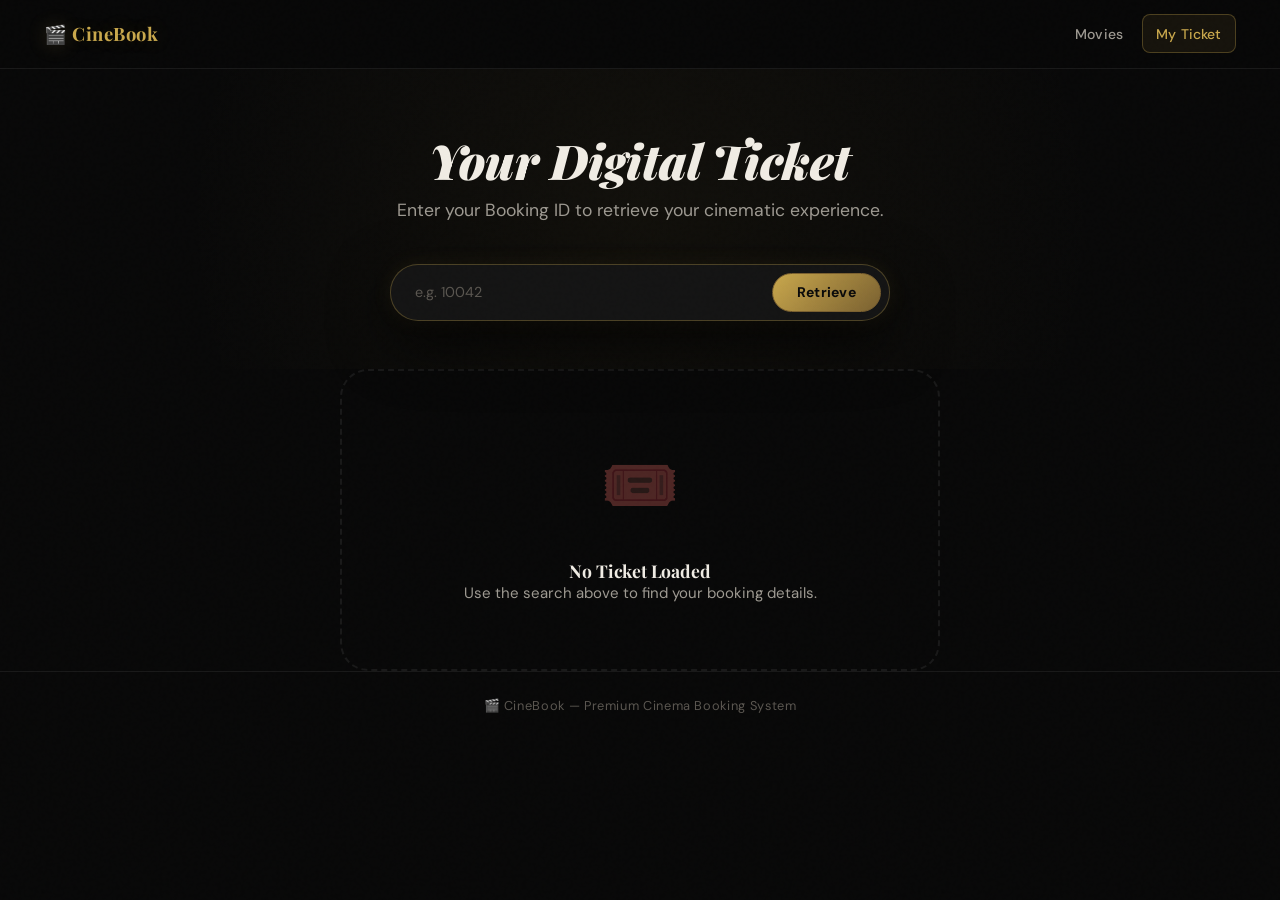
==== frontend/booking.html @ b47706f2 "feat: UI initialized with css.js and html" ====
<!DOCTYPE html>
<html lang="en">

<head>
    <meta charset="UTF-8">
    <meta name="viewport" content="width=device-width, initial-scale=1.0">
    <title>CineBook — My Booking</title>
    <link rel="stylesheet" href="css/style.css">
    <style>
        /* ================================================================
           Booking Page Specific Styles
           ================================================================ */
        .booking-hero {
            padding: 4rem 0 3rem;
            text-align: center;
            background: radial-gradient(circle at center, rgba(201, 168, 76, 0.05) 0%, transparent 70%);
        }

        .hero-title {
            font-family: var(--font-display);
            font-size: 3rem;
            font-style: italic;
            margin-bottom: 0.5rem;
            color: var(--text-primary);
        }

        .hero-subtitle {
            color: var(--text-secondary);
            font-size: 1.1rem;
            margin-bottom: 2.5rem;
        }

        .lookup-container {
            max-width: 500px;
            margin: 0 auto;
            position: relative;
        }

        .lookup-input-group {
            display: flex;
            background: var(--bg-card);
            border: 1px solid var(--border-gold);
            border-radius: var(--radius-xl);
            padding: 0.5rem;
            box-shadow: var(--shadow-float), 0 0 20px rgba(201, 168, 76, 0.1);
            transition: all 0.3s var(--transition);
        }

        .lookup-input-group:focus-within {
            border-color: var(--gold);
            box-shadow: var(--shadow-float), 0 0 30px rgba(201, 168, 76, 0.2);
            transform: translateY(-2px);
        }

        .lookup-input {
            flex: 1;
            background: transparent !important;
            border: none !important;
            box-shadow: none !important;
            font-size: 1.1rem;
            padding: 0.75rem 1.25rem;
            color: var(--text-primary);
        }

        .lookup-btn {
            padding: 0 1.5rem;
            border-radius: var(--radius-lg);
            font-weight: 700;
        }

        /* Ticket Design */
        .ticket-wrapper {
            max-width: 840px;
            margin: 2rem auto 4rem;
            perspective: 1000px;
        }

        .ticket {
            display: flex;
            background: var(--bg-card);
            border-radius: var(--radius-xl);
            overflow: hidden;
            border: 1px solid var(--border-gold);
            box-shadow: var(--shadow-float);
            position: relative;
            animation: ticketEntry 0.6s cubic-bezier(0.34, 1.56, 0.64, 1) both;
        }

        @keyframes ticketEntry {
            from {
                opacity: 0;
                transform: translateY(30px) rotateX(-10deg);
            }

            to {
                opacity: 1;
                transform: translateY(0) rotateX(0);
            }
        }

        /* Left Section (Main) */
        .ticket-main {
            flex: 1;
            padding: 2rem;
            display: flex;
            gap: 2rem;
            border-right: 2px dashed var(--border-gold);
            position: relative;
        }

        /* Perforation circles */
        .ticket-main::before,
        .ticket-main::after {
            content: '';
            position: absolute;
            right: -11px;
            width: 20px;
            height: 20px;
            background: var(--bg-deep);
            border-radius: 50%;
            z-index: 10;
            border: 1px solid var(--border-gold);
        }

        .ticket-main::before {
            top: -11px;
        }

        .ticket-main::after {
            bottom: -11px;
        }

        .ticket-poster {
            width: 140px;
            height: 200px;
            border-radius: var(--radius-md);
            object-fit: cover;
            box-shadow: 0 10px 25px rgba(0, 0, 0, 0.5);
            border: 1px solid var(--border);
        }

        .ticket-content {
            flex: 1;
        }

        .ticket-movie-title {
            font-family: var(--font-display);
            font-size: 2rem;
            font-style: italic;
            margin-bottom: 1rem;
            line-height: 1.2;
            color: var(--gold-light);
        }

        .ticket-info-grid {
            display: grid;
            grid-template-columns: 1fr 1fr;
            gap: 1.5rem;
        }

        .info-item label {
            display: block;
            font-size: 0.7rem;
            text-transform: uppercase;
            letter-spacing: 0.15em;
            color: var(--text-muted);
            margin-bottom: 0.25rem;
        }

        .info-item span {
            font-weight: 600;
            color: var(--text-primary);
            font-size: 0.95rem;
        }

        /* Right Section (Stub) */
        .ticket-stub {
            width: 240px;
            padding: 2rem;
            display: flex;
            flex-direction: column;
            justify-content: space-between;
            background: linear-gradient(135deg, rgba(201, 168, 76, 0.05), transparent);
            text-align: center;
        }

        .stub-id-box {
            margin-bottom: 1.5rem;
        }

        .stub-id-label {
            font-size: 0.65rem;
            text-transform: uppercase;
            letter-spacing: 0.2em;
            color: var(--text-muted);
            display: block;
        }

        .stub-id-value {
            font-family: var(--font-mono);
            font-size: 1.2rem;
            color: var(--gold);
            font-weight: 700;
        }

        .stub-price {
            font-size: 1.5rem;
            font-weight: 700;
            color: var(--text-primary);
            margin: 1rem 0;
        }

        .stub-status {
            margin-bottom: 2rem;
        }

        /* Seat Section */
        .ticket-bottom {
            background: rgba(255, 255, 255, 0.02);
            padding: 1.25rem 2rem;
            border-top: 1px solid var(--border);
        }

        .seat-tags {
            display: flex;
            flex-wrap: wrap;
            gap: 0.5rem;
            margin-top: 0.5rem;
        }

        .seat-chip {
            background: rgba(201, 168, 76, 0.1);
            border: 1px solid var(--border-gold);
            color: var(--gold-light);
            padding: 0.35rem 0.75rem;
            border-radius: 6px;
            font-family: var(--font-mono);
            font-size: 0.8rem;
        }

        /* Empty State */
        .empty-ticket-state {
            text-align: center;
            padding: 4rem 2rem;
            border: 2px dashed var(--border);
            border-radius: var(--radius-xl);
            color: var(--text-muted);
            max-width: 600px;
            margin: 0 auto;
        }

        .empty-icon {
            font-size: 4rem;
            margin-bottom: 1.5rem;
            opacity: 0.3;
        }

        /* Status Pills & Banners */
        .status-pill {
            display: inline-flex;
            align-items: center;
            padding: 0.4rem 0.8rem;
            border-radius: 999px;
            font-size: 0.75rem;
            font-weight: 700;
            text-transform: uppercase;
            letter-spacing: 0.05em;
            background: rgba(255, 255, 255, 0.05);
            border: 1px solid rgba(255, 255, 255, 0.1);
            color: var(--text-secondary);
        }

        .status-pill.confirmed {
            background: rgba(111, 207, 151, 0.1);
            border-color: rgba(111, 207, 151, 0.3);
            color: #6fcf97;
            box-shadow: 0 0 15px rgba(111, 207, 151, 0.1);
        }

        .status-pill.cancelled {
            background: rgba(235, 87, 87, 0.1);
            border-color: rgba(235, 87, 87, 0.3);
            color: #eb5757;
        }

        .banner {
            padding: 0.75rem 1.25rem;
            border-radius: var(--radius-md);
            font-size: 0.9rem;
            margin-top: 1rem;
            border: 1px solid transparent;
            animation: fadeIn 0.3s ease;
        }

        .banner-info {
            background: rgba(45, 156, 219, 0.1);
            border-color: rgba(45, 156, 219, 0.2);
            color: #56ccf2;
        }

        .banner-success {
            background: rgba(111, 207, 151, 0.1);
            border-color: rgba(111, 207, 151, 0.2);
            color: #6fcf97;
        }

        .banner-error {
            background: rgba(235, 87, 87, 0.1);
            border-color: rgba(235, 87, 87, 0.2);
            color: #eb5757;
        }

        @keyframes fadeIn {
            from {
                opacity: 0;
                transform: translateY(-5px);
            }

            to {
                opacity: 1;
                transform: translateY(0);
            }
        }

        @media (max-width: 768px) {
            .ticket {
                flex-direction: column;
            }

            .ticket-main {
                border-right: none;
                border-bottom: 2px dashed var(--border-gold);
                padding: 1.5rem;
            }

            .ticket-main::before,
            .ticket-main::after {
                display: none;
            }

            .ticket-stub {
                width: 100%;
                padding: 1.5rem;
            }

            .ticket-poster {
                width: 100px;
                height: 140px;
            }

            .ticket-movie-title {
                font-size: 1.5rem;
            }

            .ticket-info-grid {
                grid-template-columns: 1fr;
                gap: 1rem;
            }

            .hero-title {
                font-size: 2.2rem;
            }
        }
    </style>
</head>

<body>
    <header class="page-header" role="banner">
        <div class="container">
            <div class="header-row">
                <div class="brand" aria-label="CineBook Logo">
                    <strong>🎬 CineBook</strong>
                </div>
                <nav class="top-nav" aria-label="Primary navigation">
                    <a href="index.html">Movies</a>
                    <a href="booking.html" class="active" aria-current="page">My Ticket</a>
                </nav>
            </div>
        </div>
    </header>

    <main>
        <section class="booking-hero">
            <div class="container">
                <h1 class="hero-title">Your Digital Ticket</h1>
                <p class="hero-subtitle">Enter your Booking ID to retrieve your cinematic experience.</p>

                <div class="lookup-container">
                    <form id="lookup-form" class="lookup-input-group">
                        <input id="booking-id" type="number" class="lookup-input" placeholder="e.g. 10042" required
                            min="1">
                        <button type="submit" class="button-primary lookup-btn">Retrieve</button>
                    </form>
                    <div id="feedback-banner" class="hidden" style="margin-top: 1rem;"></div>
                </div>
            </div>
        </section>

        <section class="container" id="booking-container">
            <!-- Initial State -->
            <div id="empty-state" class="empty-ticket-state">
                <div class="empty-icon">🎟️</div>
                <h3>No Ticket Loaded</h3>
                <p>Use the search above to find your booking details.</p>
            </div>

            <!-- Result Section -->
            <div id="booking-result" class="ticket-wrapper hidden">
                <div class="ticket">
                    <div class="ticket-main">
                        <div id="poster-wrapper" class="poster-container"
                            style="width:140px; height:200px; flex-shrink:0;">
                            <!-- Will be filled by JS -->
                        </div>
                        <div class="ticket-content">
                            <h2 id="ticket-movie-title" class="ticket-movie-title">Movie Title</h2>
                            <div class="ticket-info-grid">
                                <div class="info-item">
                                    <label>Customer</label>
                                    <span id="ticket-customer">John Doe</span>
                                </div>
                                <div class="info-item">
                                    <label>Date & Time</label>
                                    <span id="ticket-datetime">2026-03-03 18:00</span>
                                </div>
                                <div class="info-item">
                                    <label>Hall</label>
                                    <span>Main Theatre (Screen 1)</span>
                                </div>
                                <div class="info-item">
                                    <label>Booking ID</label>
                                    <span id="ticket-id-display">#10042</span>
                                </div>
                            </div>
                        </div>
                    </div>
                    <div class="ticket-stub">
                        <div class="stub-status">
                            <span id="ticket-status" class="status-pill">Confirmed</span>
                        </div>
                        <div class="stub-price-box">
                            <label class="stub-id-label">Total Amount</label>
                            <div id="ticket-price" class="stub-price">LKR 0</div>
                        </div>
                        <button id="cancel-booking-button" class="cancel-outline" style="width: 100%;">
                            Cancel Ticket
                        </button>
                    </div>
                </div>
                <div class="ticket-bottom">
                    <label class="detail-label">Your Seats</label>
                    <div id="seat-list" class="seat-tags"></div>
                </div>
            </div>
        </section>
    </main>

    <!-- Cancel Confirmation Modal -->
    <div id="cancel-modal" class="modal-overlay hidden" aria-hidden="true">
        <div class="modal" role="dialog" aria-modal="true">
            <div class="modal-header">
                <div>
                    <h2 style="font-style: italic">Confirm Cancellation</h2>
                    <p class="subtle" style="font-size: 0.85rem; margin-top: 0.25rem">
                        This action cannot be undone. Please type your name to confirm.
                    </p>
                </div>
                <button id="close-modal-button" class="button-outline">✕</button>
            </div>

            <form id="cancel-form">
                <div class="form-group">
                    <label id="confirm-label" for="confirm-name">Customer Name</label>
                    <input id="confirm-name" type="text" placeholder="Type your name here..." required>
                </div>

                <div id="modal-feedback" class="hidden" style="margin-bottom: 1rem;"></div>

                <hr class="divider">

                <div class="list-actions">
                    <button type="submit" class="danger-button">Confirm Cancellation</button>
                    <button id="keep-booking-button" type="button" class="button-secondary">Keep Ticket</button>
                </div>
            </form>
        </div>
    </div>

    <footer class="site-footer">
        <div class="container">
            🎬 CineBook — Premium Cinema Booking System
        </div>
    </footer>

    <script src="js/api.js"></script>
    <script>
        // ── Constants & Helpers ──
        const moviePosters = {
            'joker': 'images/joker.png',
            'titanic': 'images/titanic.png',
            'the dark knight': 'images/dark_knight.png',
            'dark knight': 'images/dark_knight.png',
            'avatar': 'images/avatar.png',
            'coco': 'images/coco.png',
            'interstellar': 'images/interstellar.png',
            'inception': 'images/inception.png',
            'gladiator': 'images/gladiator.png',
            'frozen': 'images/frozen.png',
            'dune': 'images/dune.png'
        };

        function getPosterUrl(title) {
            const key = String(title || '').toLowerCase().trim();
            for (const m in moviePosters) {
                if (key.includes(m) || m.includes(key)) return moviePosters[m];
            }
            return null;
        }

        function escapeHtml(v) {
            return String(v).replace(/[&<>"']/g, c => ({ '&': '&amp;', '<': '&lt;', '>': '&gt;', '"': '&quot;', "'": '&#39;' }[c]));
        }

        // ── DOM Refs ──
        const lookupForm = document.getElementById('lookup-form');
        const bookingIdInput = document.getElementById('booking-id');
        const feedbackBanner = document.getElementById('feedback-banner');
        const emptyState = document.getElementById('empty-state');
        const bookingResult = document.getElementById('booking-result');
        const posterWrapper = document.getElementById('poster-wrapper');
        const ticketMovieTitle = document.getElementById('ticket-movie-title');
        const ticketCustomer = document.getElementById('ticket-customer');
        const ticketDatetime = document.getElementById('ticket-datetime');
        const ticketIdDisplay = document.getElementById('ticket-id-display');
        const ticketStatus = document.getElementById('ticket-status');
        const ticketPrice = document.getElementById('ticket-price');
        const seatList = document.getElementById('seat-list');
        const cancelBtn = document.getElementById('cancel-booking-button');
        const cancelModal = document.getElementById('cancel-modal');
        const cancelForm = document.getElementById('cancel-form');
        const confirmNameInput = document.getElementById('confirm-name');
        const modalFeedback = document.getElementById('modal-feedback');
        const closeModalBtn = document.getElementById('close-modal-button');
        const keepBookingBtn = document.getElementById('keep-booking-button');

        let activeBooking = null;

        function showFeedback(el, type, msg) {
            if (!msg) { el.classList.add('hidden'); return; }
            el.className = `banner banner-${type}`;
            el.textContent = msg;
            el.classList.remove('hidden');
        }

        function renderBooking(booking) {
            activeBooking = booking;
            emptyState.classList.add('hidden');
            bookingResult.classList.remove('hidden');

            const posterUrl = getPosterUrl(booking.movieTitle);
            posterWrapper.innerHTML = posterUrl
                ? `<img src="${posterUrl}" class="ticket-poster" alt="${escapeHtml(booking.movieTitle)}" style="width:100%; height:100%;">`
                : `<div class="poster-placeholder" style="width:100%; height:100%; display:grid; place-items:center; font-size:3rem; background:var(--bg-raised); border-radius:var(--radius-md);">🎞️</div>`;

            ticketMovieTitle.textContent = booking.movieTitle;
            ticketCustomer.textContent = booking.customerName;
            ticketDatetime.textContent = booking.datetime;
            ticketIdDisplay.textContent = `#${booking.id}`;
            ticketPrice.textContent = `LKR ${booking.totalPrice}`;

            const isConfirmed = String(booking.status || '').toUpperCase() === 'CONFIRMED';
            ticketStatus.textContent = isConfirmed ? 'Confirmed' : 'Cancelled';
            ticketStatus.className = `status-pill ${isConfirmed ? 'confirmed' : 'cancelled'}`;
            cancelBtn.disabled = !isConfirmed;
            cancelBtn.style.opacity = isConfirmed ? '1' : '0.5';

            seatList.innerHTML = (booking.seats || []).map(s =>
                `<span class="seat-chip">Row ${s.row}, Seat ${s.col}</span>`
            ).join('');

            bookingResult.scrollIntoView({ behavior: 'smooth', block: 'center' });
        }

        // ── Events ──
        lookupForm.addEventListener('submit', async (e) => {
            e.preventDefault();
            const id = bookingIdInput.value.trim();
            if (!id) return;

            showFeedback(feedbackBanner, 'info', 'Searching for your ticket...');

            try {
                const booking = await getBooking(id);
                renderBooking(booking);
                showFeedback(feedbackBanner, 'success', 'Ticket retrieved!');
                setTimeout(() => showFeedback(feedbackBanner, '', ''), 3000);
            } catch (err) {
                bookingResult.classList.add('hidden');
                emptyState.classList.remove('hidden');
                showFeedback(feedbackBanner, 'error', err.message || 'Booking not found.');
            }
        });

        cancelBtn.addEventListener('click', () => {
            if (!activeBooking) return;
            confirmNameInput.value = '';
            showFeedback(modalFeedback, '', '');
            cancelModal.classList.remove('hidden');
        });

        closeModalBtn.addEventListener('click', () => cancelModal.classList.add('hidden'));
        keepBookingBtn.addEventListener('click', () => cancelModal.classList.add('hidden'));

        cancelForm.addEventListener('submit', async (e) => {
            e.preventDefault();
            const name = confirmNameInput.value.trim();
            if (!name) return;

            showFeedback(modalFeedback, 'info', 'Processing cancellation...');

            try {
                const result = await cancelBooking(activeBooking.id, name);
                if (result.success) {
                    cancelModal.classList.add('hidden');
                    const updated = await getBooking(activeBooking.id);
                    renderBooking(updated);
                    showFeedback(feedbackBanner, 'success', 'Booking cancelled successfully.');
                } else {
                    showFeedback(modalFeedback, 'error', 'Incorrect name. Please verify the booking name.');
                }
            } catch (err) {
                showFeedback(modalFeedback, 'error', err.message || 'Error cancelling booking.');
            }
        });
    </script>
</body>

</html>
---- frontend/css/style.css ----
/* ================================================================
   CINEBOOK — Premium Cinema Booking UI
   Aesthetic: Dark Luxury / Theatrical / Gold Accents
   ================================================================ */

@import url('https://fonts.googleapis.com/css2?family=Playfair+Display:ital,wght@0,700;0,900;1,700&family=DM+Sans:wght@300;400;500;600&family=DM+Mono:wght@400;500&display=swap');

/* ================================================================
   CSS Variables
   ================================================================ */
:root {
  --bg-deep:        #080808;
  --bg-surface:     #0f0f0f;
  --bg-card:        #141414;
  --bg-raised:      #1c1c1c;
  --bg-hover:       #222222;

  --gold:           #c9a84c;
  --gold-light:     #e8c96e;
  --gold-dim:       #7a6030;
  --gold-glow:      rgba(201, 168, 76, 0.18);

  --red:            #c0392b;
  --red-bright:     #e74c3c;
  --red-dim:        rgba(192, 57, 43, 0.25);

  --text-primary:   #f0ece4;
  --text-secondary: #9e9a92;
  --text-muted:     #5a5650;
  --text-gold:      #c9a84c;

  --border:         rgba(255, 255, 255, 0.07);
  --border-gold:    rgba(201, 168, 76, 0.3);
  --border-hover:   rgba(201, 168, 76, 0.5);

  --radius-sm:      8px;
  --radius-md:      14px;
  --radius-lg:      20px;
  --radius-xl:      28px;

  --font-display:   'Playfair Display', Georgia, serif;
  --font-body:      'DM Sans', system-ui, sans-serif;
  --font-mono:      'DM Mono', monospace;

  --shadow-card:    0 4px 32px rgba(0,0,0,0.6), 0 1px 0 rgba(255,255,255,0.04) inset;
  --shadow-float:   0 20px 60px rgba(0,0,0,0.8);
  --shadow-gold:    0 0 30px rgba(201, 168, 76, 0.2);

  --transition:     cubic-bezier(0.4, 0, 0.2, 1);
}

/* ================================================================
   Reset & Base
   ================================================================ */
*, *::before, *::after { box-sizing: border-box; margin: 0; padding: 0; }

html { scroll-behavior: smooth; }

body {
  background: var(--bg-deep);
  color: var(--text-primary);
  font-family: var(--font-body);
  font-size: 15px;
  line-height: 1.6;
  min-height: 100vh;
  -webkit-font-smoothing: antialiased;
  overflow-x: hidden;
}

/* Subtle grain overlay */
body::before {
  content: '';
  position: fixed;
  inset: 0;
  background-image: url("data:image/svg+xml,%3Csvg viewBox='0 0 256 256' xmlns='http://www.w3.org/2000/svg'%3E%3Cfilter id='noise'%3E%3CfeTurbulence type='fractalNoise' baseFrequency='0.9' numOctaves='4' stitchTiles='stitch'/%3E%3C/filter%3E%3Crect width='100%25' height='100%25' filter='url(%23noise)' opacity='0.035'/%3E%3C/svg%3E");
  pointer-events: none;
  z-index: 1000;
  opacity: 0.4;
}

/* ================================================================
   Typography
   ================================================================ */
h1, h2, h3 {
  font-family: var(--font-display);
  line-height: 1.15;
  color: var(--text-primary);
  letter-spacing: -0.01em;
}

h1 { font-size: clamp(2rem, 5vw, 3.5rem); font-weight: 900; }
h2 { font-size: clamp(1.3rem, 2.5vw, 1.8rem); font-weight: 700; }
h3 { font-size: 1.1rem; font-weight: 700; }

p { color: var(--text-secondary); }

a {
  color: var(--gold);
  text-decoration: none;
  transition: color 0.2s var(--transition);
}
a:hover { color: var(--gold-light); }

/* ================================================================
   Layout
   ================================================================ */
.container {
  width: 100%;
  max-width: 1240px;
  margin: 0 auto;
  padding: 0 1.5rem;
}

.page-content {
  padding-top: 2.5rem;
  padding-bottom: 4rem;
  display: grid;
  gap: 1.5rem;
}

/* ================================================================
   Header
   ================================================================ */
.page-header {
  position: sticky;
  top: 0;
  z-index: 100;
  background: rgba(8, 8, 8, 0.92);
  backdrop-filter: blur(20px) saturate(180%);
  -webkit-backdrop-filter: blur(20px) saturate(180%);
  border-bottom: 1px solid var(--border);
}

.header-row {
  display: flex;
  align-items: center;
  justify-content: space-between;
  padding: 0.9rem 0;
  gap: 1rem;
}

.brand strong {
  font-family: var(--font-display);
  font-size: 1.15rem;
  font-weight: 700;
  color: var(--gold);
  letter-spacing: 0.03em;
  text-shadow: 0 0 20px var(--gold-glow);
}

.top-nav {
  display: flex;
  align-items: center;
  gap: 0.25rem;
}

.top-nav a {
  color: var(--text-secondary);
  font-size: 0.875rem;
  font-weight: 500;
  padding: 0.45rem 0.85rem;
  border-radius: var(--radius-sm);
  border: 1px solid transparent;
  transition: all 0.2s var(--transition);
  letter-spacing: 0.01em;
}

.top-nav a:hover {
  color: var(--text-primary);
  background: var(--bg-raised);
  border-color: var(--border);
}

.top-nav a.active {
  color: var(--gold);
  background: rgba(201, 168, 76, 0.08);
  border-color: var(--border-gold);
}

/* ================================================================
   Panel / Cards
   ================================================================ */
.panel {
  background: var(--bg-card);
  border: 1px solid var(--border);
  border-radius: var(--radius-xl);
  padding: 1.75rem;
  box-shadow: var(--shadow-card);
}

.section-heading {
  display: flex;
  align-items: flex-start;
  justify-content: space-between;
  gap: 1rem;
  margin-bottom: 1.25rem;
}

.section-heading h2 {
  font-size: 1.2rem;
  font-style: italic;
}

.divider {
  border: none;
  border-top: 1px solid var(--border);
  margin: 1.25rem 0;
}

/* ================================================================
   Buttons
   ================================================================ */
button, .button-primary, .button-secondary, .button-outline {
  display: inline-flex;
  align-items: center;
  justify-content: center;
  gap: 0.45rem;
  padding: 0.65rem 1.25rem;
  border-radius: var(--radius-md);
  font-family: var(--font-body);
  font-size: 0.875rem;
  font-weight: 600;
  cursor: pointer;
  transition: all 0.2s var(--transition);
  border: 1px solid transparent;
  white-space: nowrap;
  text-decoration: none;
  letter-spacing: 0.02em;
}

.button-primary, button[type="submit"]:not(.button-secondary):not(.button-outline):not(.danger-button):not(.cancel-outline):not(.tab-button) {
  background: linear-gradient(135deg, var(--gold), var(--gold-dim));
  color: #0a0a0a;
  border-color: var(--gold-dim);
  font-weight: 700;
}

.button-primary:hover,
button[type="submit"]:not(.button-secondary):not(.button-outline):not(.danger-button):not(.cancel-outline):not(.tab-button):hover {
  background: linear-gradient(135deg, var(--gold-light), var(--gold));
  box-shadow: 0 0 20px rgba(201, 168, 76, 0.35);
  transform: translateY(-1px);
}

.button-secondary {
  background: var(--bg-raised);
  color: var(--text-secondary);
  border-color: var(--border);
}

.button-secondary:hover {
  color: var(--text-primary);
  background: var(--bg-hover);
  border-color: rgba(255,255,255,0.15);
}

.button-outline {
  background: transparent;
  color: var(--text-secondary);
  border-color: var(--border);
}

.button-outline:hover {
  color: var(--text-primary);
  border-color: rgba(255,255,255,0.2);
}

.danger-button {
  background: var(--red);
  color: #fff;
  border-color: var(--red-dim);
  font-weight: 700;
}

.danger-button:hover {
  background: var(--red-bright);
  box-shadow: 0 0 20px rgba(231, 76, 60, 0.3);
}

.cancel-outline {
  background: transparent;
  color: var(--red-bright);
  border: 1px solid var(--red-dim);
  font-weight: 600;
}

.cancel-outline:hover {
  background: rgba(192, 57, 43, 0.12);
  border-color: var(--red-bright);
}

/* ================================================================
   Form Inputs
   ================================================================ */
input[type="text"],
input[type="search"],
input[type="number"] {
  background: var(--bg-surface);
  border: 1px solid var(--border);
  color: var(--text-primary);
  border-radius: var(--radius-md);
  padding: 0.65rem 1rem;
  font-family: var(--font-body);
  font-size: 0.9rem;
  width: 100%;
  transition: all 0.2s var(--transition);
  outline: none;
}

input[type="text"]::placeholder,
input[type="search"]::placeholder,
input[type="number"]::placeholder {
  color: var(--text-muted);
}

input[type="text"]:focus,
input[type="search"]:focus,
input[type="number"]:focus {
  border-color: var(--gold-dim);
  box-shadow: 0 0 0 3px var(--gold-glow);
  background: var(--bg-card);
}

.inline-form {
  display: flex;
  gap: 0.6rem;
  align-items: center;
  flex-wrap: wrap;
}

.inline-form input {
  flex: 1;
  min-width: 160px;
}

.form-group {
  display: grid;
  gap: 0.4rem;
  margin-bottom: 1rem;
}

label {
  color: var(--text-secondary);
  font-size: 0.85rem;
  font-weight: 500;
  letter-spacing: 0.04em;
  text-transform: uppercase;
}

/* ================================================================
   Banners & Feedback
   ================================================================ */
.banner {
  padding: 0.75rem 1rem;
  border-radius: var(--radius-md);
  font-size: 0.875rem;
  font-weight: 500;
  border: 1px solid;
}

.banner-success {
  background: rgba(39, 174, 96, 0.12);
  border-color: rgba(39, 174, 96, 0.3);
  color: #6fcf97;
}

.banner-error {
  background: rgba(192, 57, 43, 0.12);
  border-color: rgba(192, 57, 43, 0.35);
  color: #eb5757;
}

.banner-info {
  background: rgba(201, 168, 76, 0.08);
  border-color: var(--border-gold);
  color: var(--gold-light);
}

.hidden { display: none !important; }

.status-text {
  color: var(--text-muted);
  font-size: 0.875rem;
  font-style: italic;
  margin: 0.5rem 0;
}

.subtle { color: var(--text-secondary); }

/* ================================================================
   Loading
   ================================================================ */
.spinner {
  width: 18px;
  height: 18px;
  border: 2px solid var(--border);
  border-top-color: var(--gold);
  border-radius: 50%;
  animation: spin 0.8s linear infinite;
  display: inline-block;
}

@keyframes spin { to { transform: rotate(360deg); } }

.loading {
  display: inline-flex;
  align-items: center;
  gap: 0.5rem;
  color: var(--text-muted);
  font-size: 0.875rem;
}

.loading-overlay {
  position: fixed;
  inset: 0;
  background: rgba(0,0,0,0.75);
  backdrop-filter: blur(4px);
  z-index: 500;
  display: flex;
  align-items: center;
  justify-content: center;
}

.spinner-container {
  display: grid;
  place-items: center;
  gap: 0.75rem;
  color: var(--text-secondary);
  font-size: 0.875rem;
}

.spinner-container .spinner {
  width: 36px;
  height: 36px;
  border-width: 3px;
}

/* ================================================================
   Card Grid (Movies)
   ================================================================ */
.card-grid {
  display: grid;
  grid-template-columns: repeat(auto-fill, minmax(170px, 1fr));
  gap: 1rem;
}

.card {
  background: var(--bg-raised);
  border: 1px solid var(--border);
  border-radius: var(--radius-lg);
  overflow: hidden;
  transition: all 0.3s var(--transition);
}

.card:hover {
  border-color: var(--border-hover);
  box-shadow: var(--shadow-gold);
  transform: translateY(-3px);
}

/* ================================================================
   Seat Map
   ================================================================ */
.seat-map-scroll {
  overflow-x: auto;
  padding-bottom: 0.5rem;
}

.seat-map-shell {
  display: grid;
  gap: 6px;
  min-width: max-content;
  padding: 0.5rem 0;
}

.seat-row {
  display: flex;
  gap: 6px;
  align-items: center;
}

.seat-axis {
  width: 28px;
  text-align: right;
  font-family: var(--font-mono);
  font-size: 0.72rem;
  color: var(--text-muted);
  flex-shrink: 0;
  user-select: none;
}

.seat-button {
  width: 34px;
  height: 34px;
  min-width: 34px;
  min-height: 34px;
  border-radius: 6px;
  font-family: var(--font-mono);
  font-size: 0.65rem;
  font-weight: 500;
  border: 1px solid transparent;
  cursor: pointer;
  transition: all 0.15s var(--transition);
  position: relative;
}

.seat-button:focus-visible {
  outline: 2px solid var(--gold);
  outline-offset: 2px;
}

.seat-available {
  background: rgba(39, 80, 55, 0.6);
  color: #7fbe9e;
  border-color: rgba(39, 174, 96, 0.2);
}

.seat-available:hover {
  background: rgba(39, 174, 96, 0.35);
  border-color: rgba(39, 174, 96, 0.5);
  transform: scale(1.12);
  z-index: 1;
}

.seat-taken {
  background: rgba(50, 20, 20, 0.8);
  color: rgba(255, 255, 255, 0.3);
  border-color: rgba(192, 57, 43, 0.2);
  cursor: not-allowed;
}

.seat-selected {
  background: linear-gradient(135deg, var(--gold), var(--gold-dim));
  color: #0a0a0a;
  border-color: var(--gold);
  font-weight: 700;
  box-shadow: 0 0 12px var(--gold-glow);
  transform: scale(1.1);
  z-index: 2;
}

.seat-recommended {
  background: rgba(201, 168, 76, 0.25);
  color: var(--gold-light);
  border-color: var(--border-gold);
  animation: pulse-gold 1.5s ease-in-out infinite;
}

@keyframes pulse-gold {
  0%, 100% { box-shadow: 0 0 0 0 var(--gold-glow); }
  50% { box-shadow: 0 0 0 4px var(--gold-glow); }
}

.seat-legend {
  display: flex;
  gap: 1.25rem;
  flex-wrap: wrap;
  margin-bottom: 1rem;
}

.legend-item {
  display: flex;
  align-items: center;
  gap: 0.45rem;
  font-size: 0.8rem;
  color: var(--text-secondary);
}

.legend-swatch {
  width: 16px;
  height: 16px;
  border-radius: 4px;
  border: 1px solid transparent;
}

.legend-swatch.available { background: rgba(39, 80, 55, 0.6); border-color: rgba(39, 174, 96, 0.2); }
.legend-swatch.taken { background: rgba(50, 20, 20, 0.8); border-color: rgba(192, 57, 43, 0.2); }
.legend-swatch.selected { background: linear-gradient(135deg, var(--gold), var(--gold-dim)); }
.legend-swatch.recommended { background: rgba(201, 168, 76, 0.25); border-color: var(--border-gold); }

.screen-bar {
  width: 100%;
  padding: 0.7rem 1rem;
  border-radius: 10px;
  text-align: center;
  font-family: var(--font-mono);
  font-weight: 500;
  font-size: 0.75rem;
  letter-spacing: 0.25em;
  color: var(--bg-deep);
  background: linear-gradient(90deg, var(--gold-dim), var(--gold), var(--gold-dim));
  box-shadow: 0 0 30px rgba(201, 168, 76, 0.25), 0 -4px 20px rgba(201, 168, 76, 0.1);
  margin-bottom: 1.25rem;
}

/* ================================================================
   Show Info Bar
   ================================================================ */
.show-info-bar {
  background: var(--bg-surface);
  border-bottom: 1px solid var(--border);
}

.show-info-row {
  display: flex;
  align-items: center;
  justify-content: space-between;
  gap: 1rem;
  padding: 0.9rem 0;
  flex-wrap: wrap;
}

.show-info-title {
  font-family: var(--font-display);
  font-weight: 700;
  color: var(--text-primary);
  font-size: 1rem;
}

.show-info-subtle { font-size: 0.875rem; }

.show-info-chip {
  display: inline-flex;
  align-items: center;
  gap: 0.4rem;
  padding: 0.4rem 0.85rem;
  border-radius: 999px;
  background: rgba(201, 168, 76, 0.07);
  border: 1px solid var(--border-gold);
  color: var(--gold);
  font-size: 0.82rem;
  font-weight: 600;
  white-space: nowrap;
}

/* ================================================================
   Booking Tabs
   ================================================================ */
.booking-tabs {
  display: flex;
  gap: 0.25rem;
  border-bottom: 1px solid var(--border);
  margin-bottom: 1.25rem;
  padding-bottom: 0;
}

.tab-button {
  padding: 0.6rem 1rem;
  background: transparent;
  color: var(--text-muted);
  border: none;
  border-bottom: 2px solid transparent;
  border-radius: 0;
  font-size: 0.875rem;
  font-weight: 600;
  cursor: pointer;
  transition: all 0.2s var(--transition);
  letter-spacing: 0.02em;
  margin-bottom: -1px;
}

.tab-button:hover { color: var(--text-primary); }

.tab-button.active {
  color: var(--gold);
  border-bottom-color: var(--gold);
}

.tab-panel { display: none; }
.tab-panel.active { display: block; }

/* ================================================================
   Ticket Card
   ================================================================ */
.ticket-card {
  background: var(--bg-surface);
  border: 1px solid var(--border-gold);
  border-radius: var(--radius-xl);
  overflow: hidden;
  box-shadow: var(--shadow-gold);
}

.ticket-top {
  display: flex;
  align-items: center;
  justify-content: space-between;
  padding: 1.25rem 1.5rem;
  background: linear-gradient(135deg, rgba(201, 168, 76, 0.08), transparent);
  border-bottom: 1px solid var(--border);
}

.ticket-id {
  font-family: var(--font-display);
  font-weight: 700;
  font-size: 1.1rem;
  color: var(--text-primary);
  font-style: italic;
}

.status-pill {
  display: inline-flex;
  padding: 0.3rem 0.75rem;
  border-radius: 999px;
  font-size: 0.78rem;
  font-weight: 700;
  letter-spacing: 0.08em;
  text-transform: uppercase;
}

.status-pill.confirmed {
  background: rgba(39, 174, 96, 0.15);
  border: 1px solid rgba(39, 174, 96, 0.3);
  color: #6fcf97;
}

.status-pill.cancelled {
  background: rgba(192, 57, 43, 0.15);
  border: 1px solid rgba(192, 57, 43, 0.3);
  color: #eb5757;
}

.details-grid {
  display: grid;
  grid-template-columns: repeat(auto-fill, minmax(200px, 1fr));
  gap: 1rem;
  padding: 1.25rem 1.5rem;
}

.detail-item {
  display: grid;
  gap: 0.25rem;
}

.detail-label {
  font-size: 0.72rem;
  font-weight: 600;
  text-transform: uppercase;
  letter-spacing: 0.1em;
  color: var(--text-muted);
}

.detail-value, .detail-item strong {
  color: var(--text-primary);
  font-weight: 600;
}

.ticket-seats {
  padding: 1rem 1.5rem;
  border-top: 1px solid var(--border);
  display: grid;
  gap: 0.6rem;
}

.seat-tags {
  display: flex;
  flex-wrap: wrap;
  gap: 0.4rem;
}

.seat-chip {
  display: inline-flex;
  padding: 0.3rem 0.6rem;
  background: rgba(201, 168, 76, 0.08);
  border: 1px solid var(--border-gold);
  border-radius: var(--radius-sm);
  font-size: 0.78rem;
  font-family: var(--font-mono);
  color: var(--gold);
}

.ticket-actions {
  padding: 1rem 1.5rem;
  border-top: 1px solid var(--border);
  display: flex;
  justify-content: flex-end;
}

/* ================================================================
   Empty States
   ================================================================ */
.empty-state {
  text-align: center;
  padding: 3rem 1.5rem;
  color: var(--text-muted);
  font-style: italic;
  border: 1px dashed var(--border);
  border-radius: var(--radius-lg);
}

/* ================================================================
   Modal
   ================================================================ */
.modal-overlay {
  position: fixed;
  inset: 0;
  background: rgba(0,0,0,0.85);
  backdrop-filter: blur(8px);
  z-index: 400;
  display: flex;
  align-items: center;
  justify-content: center;
  padding: 1.5rem;
}

.modal {
  background: var(--bg-card);
  border: 1px solid var(--border);
  border-radius: var(--radius-xl);
  padding: 2rem;
  max-width: 460px;
  width: 100%;
  box-shadow: var(--shadow-float);
}

.modal-header {
  display: flex;
  align-items: flex-start;
  justify-content: space-between;
  gap: 1rem;
  margin-bottom: 1.5rem;
}

.list-actions {
  display: flex;
  gap: 0.65rem;
  justify-content: flex-end;
  flex-wrap: wrap;
}

/* ================================================================
   Stack list (showtimes)
   ================================================================ */
.stack-list { display: grid; gap: 0.65rem; }

.list-card {
  background: var(--bg-raised);
  border: 1px solid var(--border);
  border-radius: var(--radius-lg);
  padding: 1.1rem 1.25rem;
  transition: border-color 0.2s var(--transition);
}

.list-card:hover { border-color: var(--border-hover); }

/* ================================================================
   Availability Colors
   ================================================================ */
.availability-good { color: #6fcf97; font-weight: 600; }
.availability-low  { color: #eb5757; font-weight: 700; }

/* ================================================================
   Footer
   ================================================================ */
.site-footer {
  border-top: 1px solid var(--border);
  padding: 1.5rem 0;
  text-align: center;
  color: var(--text-muted);
  font-size: 0.8rem;
  letter-spacing: 0.05em;
}

/* ================================================================
   Booking Lookup Page
   ================================================================ */
.booking-page {
  display: grid;
  gap: 1.5rem;
  max-width: 640px;
  margin: 0 auto;
}

.booking-lookup-card { }

.lookup-header {
  display: flex;
  align-items: center;
  gap: 1rem;
  margin-bottom: 1.5rem;
}

.lookup-icon {
  font-size: 2.5rem;
  line-height: 1;
}

.lookup-title {
  font-family: var(--font-display);
  font-style: italic;
}

.lookup-subtitle { font-size: 0.875rem; }

/* ================================================================
   Responsive
   ================================================================ */
@media (max-width: 640px) {
  .panel { padding: 1.25rem; border-radius: var(--radius-lg); }
  .header-row { flex-wrap: wrap; }
  .top-nav a { font-size: 0.8rem; padding: 0.35rem 0.6rem; }
  .card-grid { grid-template-columns: repeat(auto-fill, minmax(140px, 1fr)); }
  .inline-form { flex-direction: column; }
  .inline-form input { min-width: unset; width: 100%; }
  .seat-button { width: 30px; height: 30px; min-width: 30px; min-height: 30px; }
  .details-grid { grid-template-columns: 1fr 1fr; }
  .booking-tabs { overflow-x: auto; }
}
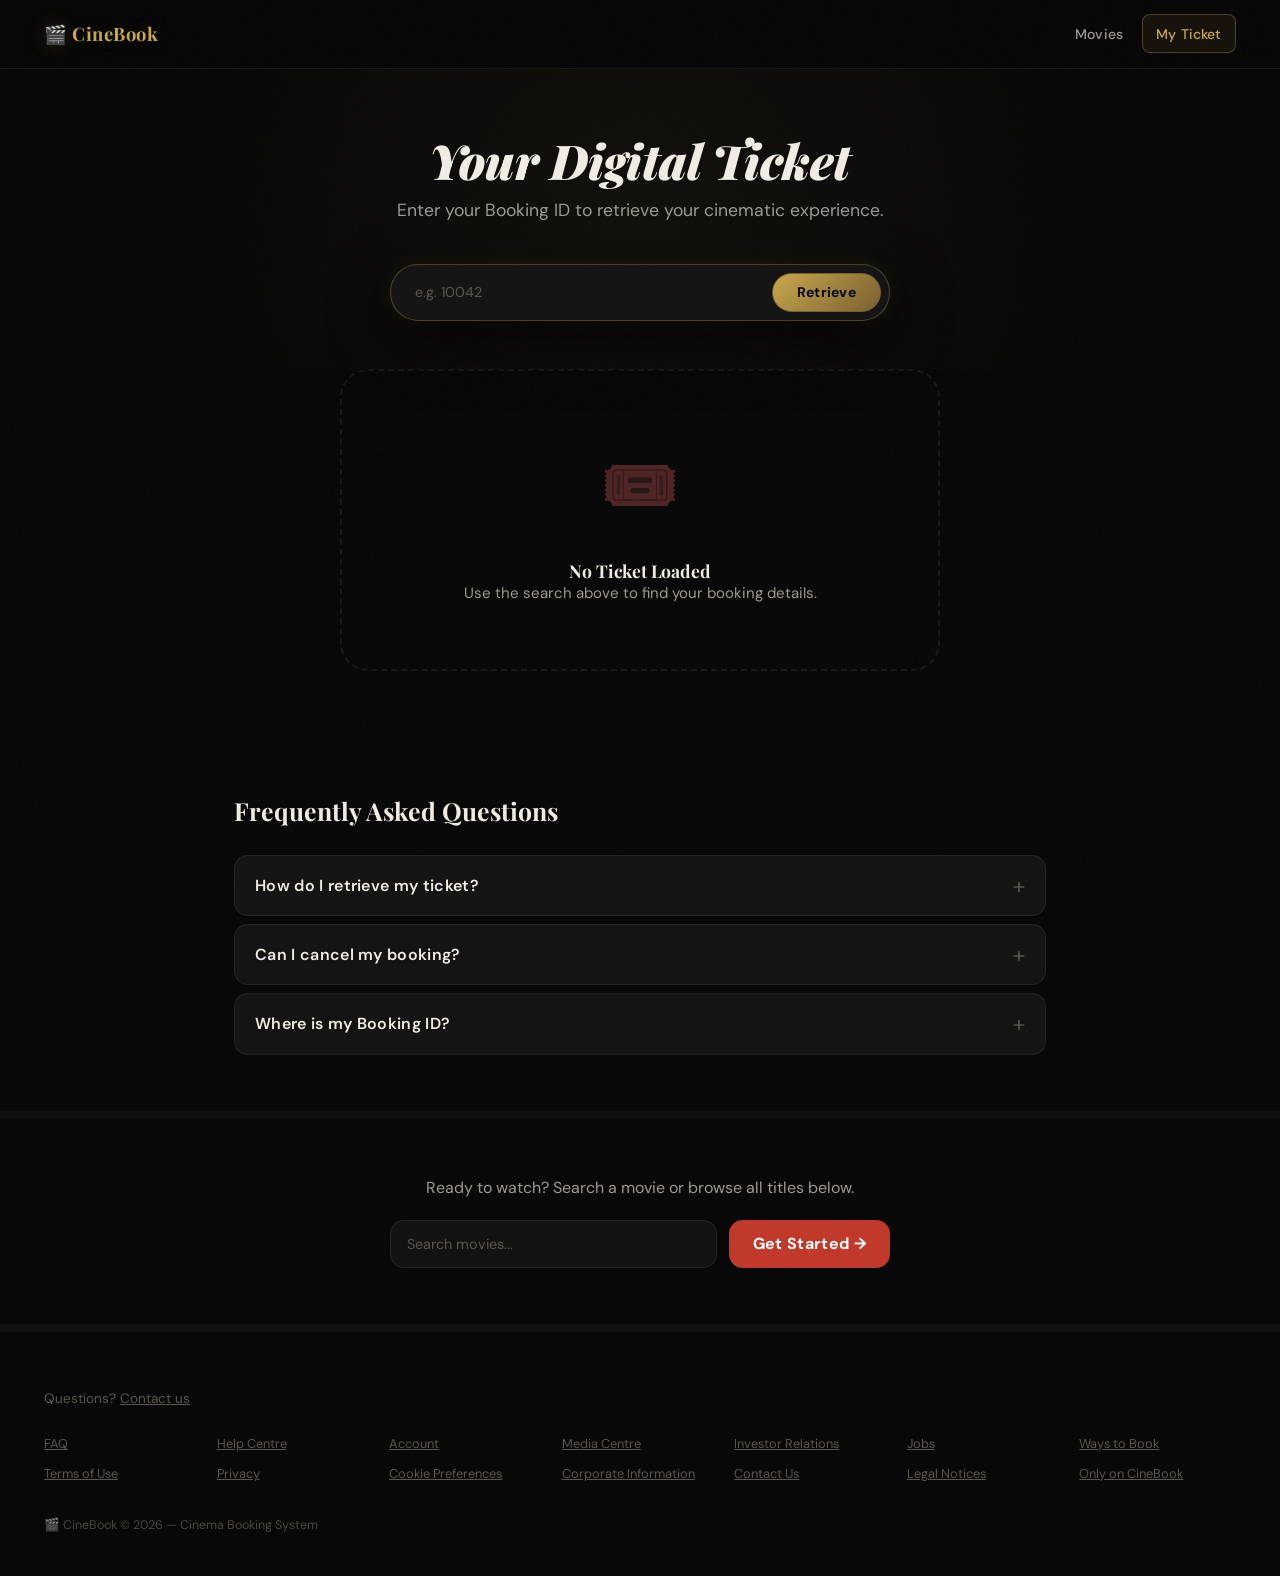
==== commit c038dea2: "feat: integrate footer across all pages" ====
--- a/frontend/booking.html
+++ b/frontend/booking.html
@@ -7,9 +7,7 @@
     <title>CineBook — My Booking</title>
     <link rel="stylesheet" href="css/style.css">
     <style>
-        /* ================================================================
-           Booking Page Specific Styles
-           ================================================================ */
+        
         .booking-hero {
             padding: 4rem 0 3rem;
             text-align: center;
@@ -486,11 +484,79 @@
         </div>
     </div>
 
-    <footer class="site-footer">
-        <div class="container">
-            🎬 CineBook — Premium Cinema Booking System
+    <!-- ═══ FOOTER AREA ═══ -->
+    <div class="content-sections" style="margin-top: 4rem;">
+        <!-- FAQ -->
+        <section class="section-block" aria-label="Frequently Asked Questions">
+            <div class="container" style="max-width: 860px">
+                <div class="section-label">Frequently Asked Questions</div>
+                <div class="faq-list">
+                    <div class="faq-item">
+                        <button class="faq-question" aria-expanded="false">
+                            How do I retrieve my ticket?
+                            <span class="faq-plus" aria-hidden="true">+</span>
+                        </button>
+                        <div class="faq-answer">
+                            <p>Enter your <strong>Booking ID</strong> in the search bar above. Your digital ticket with all details and seats will be displayed instantly.</p>
+                        </div>
+                    </div>
+                    <div class="faq-item">
+                        <button class="faq-question" aria-expanded="false">
+                            Can I cancel my booking?
+                            <span class="faq-plus" aria-hidden="true">+</span>
+                        </button>
+                        <div class="faq-answer">
+                            <p>Yes. Once your ticket is retrieved, click the "Cancel Ticket" button. You will be asked to confirm your name to complete the cancellation.</p>
+                        </div>
+                    </div>
+                    <div class="faq-item">
+                        <button class="faq-question" aria-expanded="false">
+                            Where is my Booking ID?
+                            <span class="faq-plus" aria-hidden="true">+</span>
+                        </button>
+                        <div class="faq-answer">
+                            <p>Your Booking ID was displayed on the screen immediately after your successful reservation on the show page.</p>
+                        </div>
+                    </div>
+                </div>
+            </div>
+        </section>
+
+        <!-- BOTTOM CTA -->
+        <div class="bottom-cta">
+            <p>Ready to watch? Search a movie or browse all titles below.</p>
+            <div class="bottom-cta-row">
+                <input id="bottom-search" type="text" placeholder="Search movies..." aria-label="Search movies">
+                <a class="btn-get-started" href="index.html#movies">
+                    Get Started →
+                </a>
+            </div>
         </div>
-    </footer>
+
+        <!-- FOOTER -->
+        <footer class="footer-full" role="contentinfo">
+            <div class="container">
+                <p class="footer-contact">Questions? <a href="#">Contact us</a></p>
+                <div class="footer-links-grid">
+                    <a href="#">FAQ</a>
+                    <a href="#">Help Centre</a>
+                    <a href="#">Account</a>
+                    <a href="#">Media Centre</a>
+                    <a href="#">Investor Relations</a>
+                    <a href="#">Jobs</a>
+                    <a href="#">Ways to Book</a>
+                    <a href="#">Terms of Use</a>
+                    <a href="#">Privacy</a>
+                    <a href="#">Cookie Preferences</a>
+                    <a href="#">Corporate Information</a>
+                    <a href="#">Contact Us</a>
+                    <a href="#">Legal Notices</a>
+                    <a href="#">Only on CineBook</a>
+                </div>
+                <p class="footer-copy">🎬 CineBook &copy; 2026 — Cinema Booking System</p>
+            </div>
+        </footer>
+    </div>
 
     <script src="js/api.js"></script>
     <script>
@@ -506,7 +572,9 @@
             'inception': 'images/inception.png',
             'gladiator': 'images/gladiator.png',
             'frozen': 'images/frozen.png',
-            'dune': 'images/dune.png'
+            'dune': 'images/dune.png',
+            'michael': 'images/michael.png',
+            'jurassic world': 'images/jurassic_world.png'
         };
 
         function getPosterUrl(title) {
@@ -632,6 +700,30 @@
                 showFeedback(modalFeedback, 'error', err.message || 'Error cancelling booking.');
             }
         });
+        // ── Footer Interactions ──
+        document.querySelectorAll('.faq-question').forEach(btn => {
+            btn.addEventListener('click', () => {
+                const item = btn.closest('.faq-item');
+                const isOpen = item.classList.contains('open');
+                document.querySelectorAll('.faq-item.open').forEach(i => {
+                    i.classList.remove('open');
+                    i.querySelector('.faq-question').setAttribute('aria-expanded', 'false');
+                });
+                if (!isOpen) {
+                    item.classList.add('open');
+                    btn.setAttribute('aria-expanded', 'true');
+                }
+            });
+        });
+
+        const bottomSearch = document.getElementById('bottom-search');
+        if (bottomSearch) {
+            bottomSearch.addEventListener('keydown', e => {
+                if (e.key === 'Enter' && bottomSearch.value.trim()) {
+                    window.location.href = `index.html?search=${encodeURIComponent(bottomSearch.value.trim())}#movies`;
+                }
+            });
+        }
     </script>
 </body>
 
--- a/frontend/css/style.css
+++ b/frontend/css/style.css
@@ -289,6 +289,32 @@
   border-color: var(--red-bright);
 }
 
+.btn-get-started {
+  height: 48px;
+  padding: 0 1.5rem;
+  background: var(--red);
+  color: #fff;
+  font-size: 1rem;
+  font-weight: 700;
+  border: none;
+  border-radius: var(--radius-md);
+  cursor: pointer;
+  white-space: nowrap;
+  display: inline-flex;
+  align-items: center;
+  gap: 0.45rem;
+  transition: background 0.2s, transform 0.15s, box-shadow 0.2s;
+  text-decoration: none;
+  letter-spacing: 0.02em;
+}
+
+.btn-get-started:hover {
+  background: var(--red-bright);
+  transform: translateY(-1px);
+  color: #fff;
+  box-shadow: 0 4px 15px rgba(231, 76, 60, 0.3);
+}
+
 /* ================================================================
    Form Inputs
    ================================================================ */
@@ -849,15 +875,165 @@
 .availability-low  { color: #eb5757; font-weight: 700; }
 
 /* ================================================================
-   Footer
-   ================================================================ */
-.site-footer {
-  border-top: 1px solid var(--border);
-  padding: 1.5rem 0;
+   Section Helpers
+   ================================================================ */
+.section-block {
+  padding: 3.5rem 0;
+  border-bottom: 8px solid var(--bg-surface);
+}
+
+.section-label {
+  font-size: 1.55rem;
+  font-family: var(--font-display);
+  font-weight: 700;
+  color: var(--text-primary);
+  margin-bottom: 0.25rem;
+}
+
+/* ================================================================
+   FAQ Accordion
+   ================================================================ */
+.faq-list {
+  display: grid;
+  gap: 0.5rem;
+  margin-top: 1.5rem;
+}
+
+.faq-item {
+  background: var(--bg-card);
+  border: 1px solid var(--border);
+  border-radius: var(--radius-md);
+  overflow: hidden;
+  transition: border-color 0.2s;
+}
+
+.faq-item:hover { border-color: var(--border-gold); }
+
+.faq-question {
+  width: 100%;
+  background: none;
+  border: none;
+  padding: 1.1rem 1.25rem;
+  text-align: left;
+  color: var(--text-primary);
+  font-size: 1rem;
+  font-weight: 600;
+  font-family: var(--font-body);
+  cursor: pointer;
+  display: flex;
+  justify-content: space-between;
+  align-items: center;
+  gap: 1rem;
+  transition: color 0.2s;
+}
+
+.faq-question:hover { color: var(--gold); }
+
+.faq-plus {
+  font-size: 1.5rem;
+  font-weight: 300;
+  color: var(--text-muted);
+  transition: transform 0.3s, color 0.2s;
+  flex-shrink: 0;
+  line-height: 1;
+}
+
+.faq-item.open .faq-plus {
+  transform: rotate(45deg);
+  color: var(--gold);
+}
+
+.faq-answer {
+  max-height: 0;
+  overflow: hidden;
+  transition: max-height 0.35s cubic-bezier(0.4,0,0.2,1), padding 0.3s;
+  padding: 0 1.25rem;
+}
+
+.faq-item.open .faq-answer {
+  max-height: 300px;
+  padding: 0 1.25rem 1.1rem;
+}
+
+.faq-answer p {
+  font-size: 0.9rem;
+  color: var(--text-secondary);
+  line-height: 1.65;
+  margin: 0;
+}
+
+/* ================================================================
+   Bottom CTA Strip
+   ================================================================ */
+.bottom-cta {
   text-align: center;
+  padding: 3.5rem 1.5rem;
+  border-bottom: 8px solid var(--bg-surface);
+}
+
+.bottom-cta p {
+  font-size: 1rem;
+  color: var(--text-secondary);
+  margin-bottom: 1.25rem;
+}
+
+.bottom-cta-row {
+  display: flex;
+  gap: 0.75rem;
+  justify-content: center;
+  flex-wrap: wrap;
+  max-width: 500px;
+  margin: 0 auto;
+}
+
+.bottom-cta-row input[type="text"] {
+  flex: 1;
+  min-width: 200px;
+  height: 48px;
+  background: rgba(20, 20, 20, 0.9);
+}
+
+/* ================================================================
+   Footer (Full)
+   ================================================================ */
+.footer-full {
+  padding: 3.5rem 0 2.5rem;
+  background: var(--bg-deep);
+}
+
+.footer-contact {
+  margin-bottom: 1.5rem;
+  font-size: 0.85rem;
+  color: var(--text-muted);
+}
+
+.footer-contact a {
+  color: var(--text-muted);
+  text-decoration: underline;
+}
+
+.footer-links-grid {
+  display: grid;
+  grid-template-columns: repeat(auto-fill, minmax(150px, 1fr));
+  gap: 0.6rem 1rem;
+  margin-bottom: 2rem;
+}
+
+.footer-links-grid a {
   color: var(--text-muted);
   font-size: 0.8rem;
-  letter-spacing: 0.05em;
+  text-decoration: underline;
+  transition: color 0.2s;
+}
+
+.footer-links-grid a:hover {
+  color: var(--text-secondary);
+}
+
+.footer-copy {
+  font-size: 0.78rem;
+  color: var(--text-muted);
+  opacity: 0.8;
 }
 
 /* ================================================================
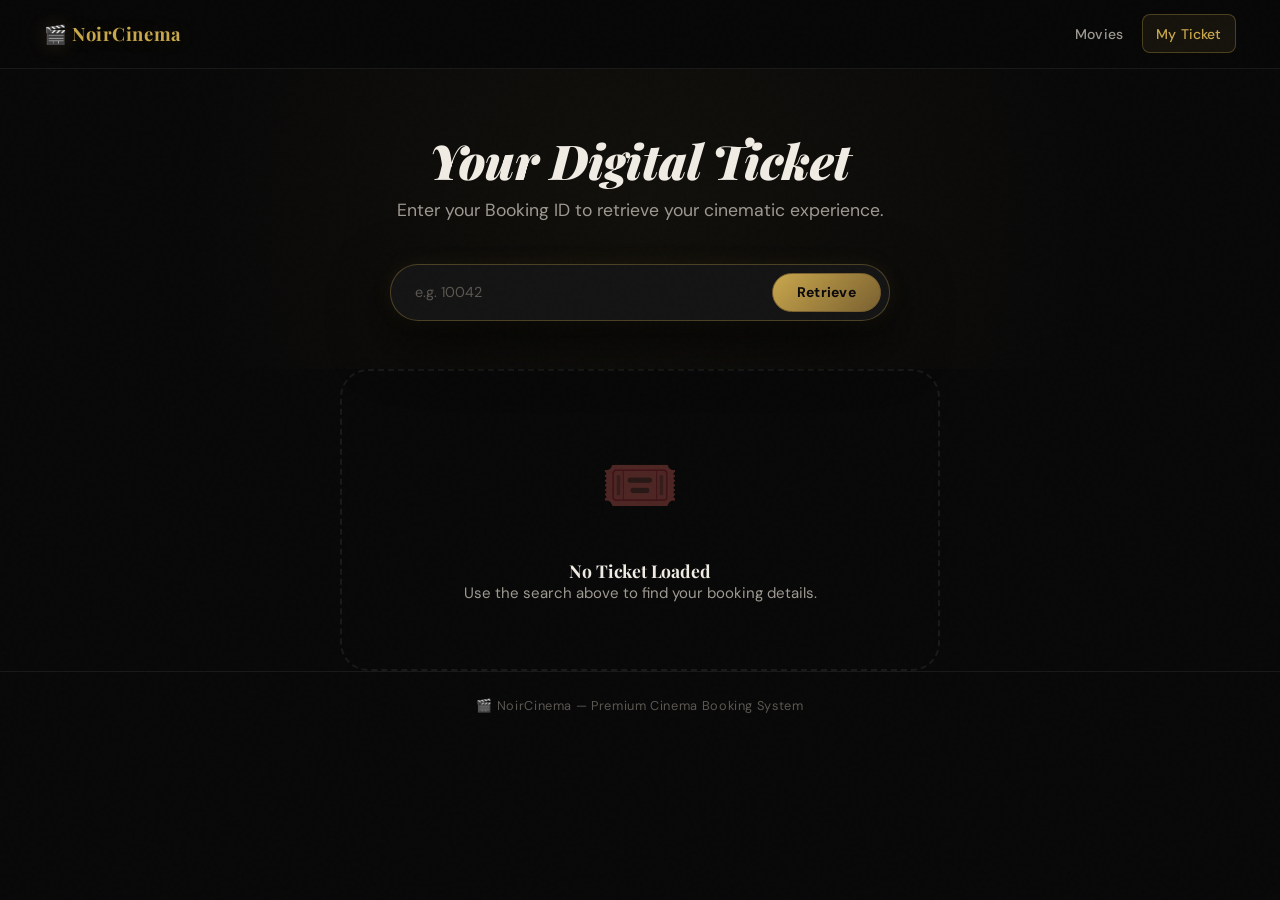
==== commit c2b6d015: "UI: brand name change" ====
--- a/frontend/booking.html
+++ b/frontend/booking.html
@@ -4,7 +4,7 @@
 <head>
     <meta charset="UTF-8">
     <meta name="viewport" content="width=device-width, initial-scale=1.0">
-    <title>CineBook — My Booking</title>
+    <title>NoirCinema — My Booking</title>
     <link rel="stylesheet" href="css/style.css">
     <style>
         
@@ -366,8 +366,8 @@
     <header class="page-header" role="banner">
         <div class="container">
             <div class="header-row">
-                <div class="brand" aria-label="CineBook Logo">
-                    <strong>🎬 CineBook</strong>
+                <div class="brand" aria-label="NoirCinema Logo">
+                    <strong>🎬 NoirCinema</strong>
                 </div>
                 <nav class="top-nav" aria-label="Primary navigation">
                     <a href="index.html">Movies</a>
@@ -484,79 +484,11 @@
         </div>
     </div>
 
-    <!-- ═══ FOOTER AREA ═══ -->
-    <div class="content-sections" style="margin-top: 4rem;">
-        <!-- FAQ -->
-        <section class="section-block" aria-label="Frequently Asked Questions">
-            <div class="container" style="max-width: 860px">
-                <div class="section-label">Frequently Asked Questions</div>
-                <div class="faq-list">
-                    <div class="faq-item">
-                        <button class="faq-question" aria-expanded="false">
-                            How do I retrieve my ticket?
-                            <span class="faq-plus" aria-hidden="true">+</span>
-                        </button>
-                        <div class="faq-answer">
-                            <p>Enter your <strong>Booking ID</strong> in the search bar above. Your digital ticket with all details and seats will be displayed instantly.</p>
-                        </div>
-                    </div>
-                    <div class="faq-item">
-                        <button class="faq-question" aria-expanded="false">
-                            Can I cancel my booking?
-                            <span class="faq-plus" aria-hidden="true">+</span>
-                        </button>
-                        <div class="faq-answer">
-                            <p>Yes. Once your ticket is retrieved, click the "Cancel Ticket" button. You will be asked to confirm your name to complete the cancellation.</p>
-                        </div>
-                    </div>
-                    <div class="faq-item">
-                        <button class="faq-question" aria-expanded="false">
-                            Where is my Booking ID?
-                            <span class="faq-plus" aria-hidden="true">+</span>
-                        </button>
-                        <div class="faq-answer">
-                            <p>Your Booking ID was displayed on the screen immediately after your successful reservation on the show page.</p>
-                        </div>
-                    </div>
-                </div>
-            </div>
-        </section>
-
-        <!-- BOTTOM CTA -->
-        <div class="bottom-cta">
-            <p>Ready to watch? Search a movie or browse all titles below.</p>
-            <div class="bottom-cta-row">
-                <input id="bottom-search" type="text" placeholder="Search movies..." aria-label="Search movies">
-                <a class="btn-get-started" href="index.html#movies">
-                    Get Started →
-                </a>
-            </div>
+    <footer class="site-footer">
+        <div class="container">
+            🎬 NoirCinema — Premium Cinema Booking System
         </div>
-
-        <!-- FOOTER -->
-        <footer class="footer-full" role="contentinfo">
-            <div class="container">
-                <p class="footer-contact">Questions? <a href="#">Contact us</a></p>
-                <div class="footer-links-grid">
-                    <a href="#">FAQ</a>
-                    <a href="#">Help Centre</a>
-                    <a href="#">Account</a>
-                    <a href="#">Media Centre</a>
-                    <a href="#">Investor Relations</a>
-                    <a href="#">Jobs</a>
-                    <a href="#">Ways to Book</a>
-                    <a href="#">Terms of Use</a>
-                    <a href="#">Privacy</a>
-                    <a href="#">Cookie Preferences</a>
-                    <a href="#">Corporate Information</a>
-                    <a href="#">Contact Us</a>
-                    <a href="#">Legal Notices</a>
-                    <a href="#">Only on CineBook</a>
-                </div>
-                <p class="footer-copy">🎬 CineBook &copy; 2026 — Cinema Booking System</p>
-            </div>
-        </footer>
-    </div>
+    </footer>
 
     <script src="js/api.js"></script>
     <script>
@@ -700,31 +632,7 @@
                 showFeedback(modalFeedback, 'error', err.message || 'Error cancelling booking.');
             }
         });
-        // ── Footer Interactions ──
-        document.querySelectorAll('.faq-question').forEach(btn => {
-            btn.addEventListener('click', () => {
-                const item = btn.closest('.faq-item');
-                const isOpen = item.classList.contains('open');
-                document.querySelectorAll('.faq-item.open').forEach(i => {
-                    i.classList.remove('open');
-                    i.querySelector('.faq-question').setAttribute('aria-expanded', 'false');
-                });
-                if (!isOpen) {
-                    item.classList.add('open');
-                    btn.setAttribute('aria-expanded', 'true');
-                }
-            });
-        });
-
-        const bottomSearch = document.getElementById('bottom-search');
-        if (bottomSearch) {
-            bottomSearch.addEventListener('keydown', e => {
-                if (e.key === 'Enter' && bottomSearch.value.trim()) {
-                    window.location.href = `index.html?search=${encodeURIComponent(bottomSearch.value.trim())}#movies`;
-                }
-            });
-        }
     </script>
 </body>
 
-</html>+</html>
--- a/frontend/css/style.css
+++ b/frontend/css/style.css
@@ -1,5 +1,5 @@
 /* ================================================================
-   CINEBOOK — Premium Cinema Booking UI
+   NoirCinema — Premium Cinema Booking UI
    Aesthetic: Dark Luxury / Theatrical / Gold Accents
    ================================================================ */
 
@@ -289,32 +289,6 @@
   border-color: var(--red-bright);
 }
 
-.btn-get-started {
-  height: 48px;
-  padding: 0 1.5rem;
-  background: var(--red);
-  color: #fff;
-  font-size: 1rem;
-  font-weight: 700;
-  border: none;
-  border-radius: var(--radius-md);
-  cursor: pointer;
-  white-space: nowrap;
-  display: inline-flex;
-  align-items: center;
-  gap: 0.45rem;
-  transition: background 0.2s, transform 0.15s, box-shadow 0.2s;
-  text-decoration: none;
-  letter-spacing: 0.02em;
-}
-
-.btn-get-started:hover {
-  background: var(--red-bright);
-  transform: translateY(-1px);
-  color: #fff;
-  box-shadow: 0 4px 15px rgba(231, 76, 60, 0.3);
-}
-
 /* ================================================================
    Form Inputs
    ================================================================ */
@@ -875,165 +849,15 @@
 .availability-low  { color: #eb5757; font-weight: 700; }
 
 /* ================================================================
-   Section Helpers
-   ================================================================ */
-.section-block {
-  padding: 3.5rem 0;
-  border-bottom: 8px solid var(--bg-surface);
-}
-
-.section-label {
-  font-size: 1.55rem;
-  font-family: var(--font-display);
-  font-weight: 700;
-  color: var(--text-primary);
-  margin-bottom: 0.25rem;
-}
-
-/* ================================================================
-   FAQ Accordion
-   ================================================================ */
-.faq-list {
-  display: grid;
-  gap: 0.5rem;
-  margin-top: 1.5rem;
-}
-
-.faq-item {
-  background: var(--bg-card);
-  border: 1px solid var(--border);
-  border-radius: var(--radius-md);
-  overflow: hidden;
-  transition: border-color 0.2s;
-}
-
-.faq-item:hover { border-color: var(--border-gold); }
-
-.faq-question {
-  width: 100%;
-  background: none;
-  border: none;
-  padding: 1.1rem 1.25rem;
-  text-align: left;
-  color: var(--text-primary);
-  font-size: 1rem;
-  font-weight: 600;
-  font-family: var(--font-body);
-  cursor: pointer;
-  display: flex;
-  justify-content: space-between;
-  align-items: center;
-  gap: 1rem;
-  transition: color 0.2s;
-}
-
-.faq-question:hover { color: var(--gold); }
-
-.faq-plus {
-  font-size: 1.5rem;
-  font-weight: 300;
-  color: var(--text-muted);
-  transition: transform 0.3s, color 0.2s;
-  flex-shrink: 0;
-  line-height: 1;
-}
-
-.faq-item.open .faq-plus {
-  transform: rotate(45deg);
-  color: var(--gold);
-}
-
-.faq-answer {
-  max-height: 0;
-  overflow: hidden;
-  transition: max-height 0.35s cubic-bezier(0.4,0,0.2,1), padding 0.3s;
-  padding: 0 1.25rem;
-}
-
-.faq-item.open .faq-answer {
-  max-height: 300px;
-  padding: 0 1.25rem 1.1rem;
-}
-
-.faq-answer p {
-  font-size: 0.9rem;
-  color: var(--text-secondary);
-  line-height: 1.65;
-  margin: 0;
-}
-
-/* ================================================================
-   Bottom CTA Strip
-   ================================================================ */
-.bottom-cta {
+   Footer
+   ================================================================ */
+.site-footer {
+  border-top: 1px solid var(--border);
+  padding: 1.5rem 0;
   text-align: center;
-  padding: 3.5rem 1.5rem;
-  border-bottom: 8px solid var(--bg-surface);
-}
-
-.bottom-cta p {
-  font-size: 1rem;
-  color: var(--text-secondary);
-  margin-bottom: 1.25rem;
-}
-
-.bottom-cta-row {
-  display: flex;
-  gap: 0.75rem;
-  justify-content: center;
-  flex-wrap: wrap;
-  max-width: 500px;
-  margin: 0 auto;
-}
-
-.bottom-cta-row input[type="text"] {
-  flex: 1;
-  min-width: 200px;
-  height: 48px;
-  background: rgba(20, 20, 20, 0.9);
-}
-
-/* ================================================================
-   Footer (Full)
-   ================================================================ */
-.footer-full {
-  padding: 3.5rem 0 2.5rem;
-  background: var(--bg-deep);
-}
-
-.footer-contact {
-  margin-bottom: 1.5rem;
-  font-size: 0.85rem;
-  color: var(--text-muted);
-}
-
-.footer-contact a {
-  color: var(--text-muted);
-  text-decoration: underline;
-}
-
-.footer-links-grid {
-  display: grid;
-  grid-template-columns: repeat(auto-fill, minmax(150px, 1fr));
-  gap: 0.6rem 1rem;
-  margin-bottom: 2rem;
-}
-
-.footer-links-grid a {
   color: var(--text-muted);
   font-size: 0.8rem;
-  text-decoration: underline;
-  transition: color 0.2s;
-}
-
-.footer-links-grid a:hover {
-  color: var(--text-secondary);
-}
-
-.footer-copy {
-  font-size: 0.78rem;
-  color: var(--text-muted);
-  opacity: 0.8;
+  letter-spacing: 0.05em;
 }
 
 /* ================================================================
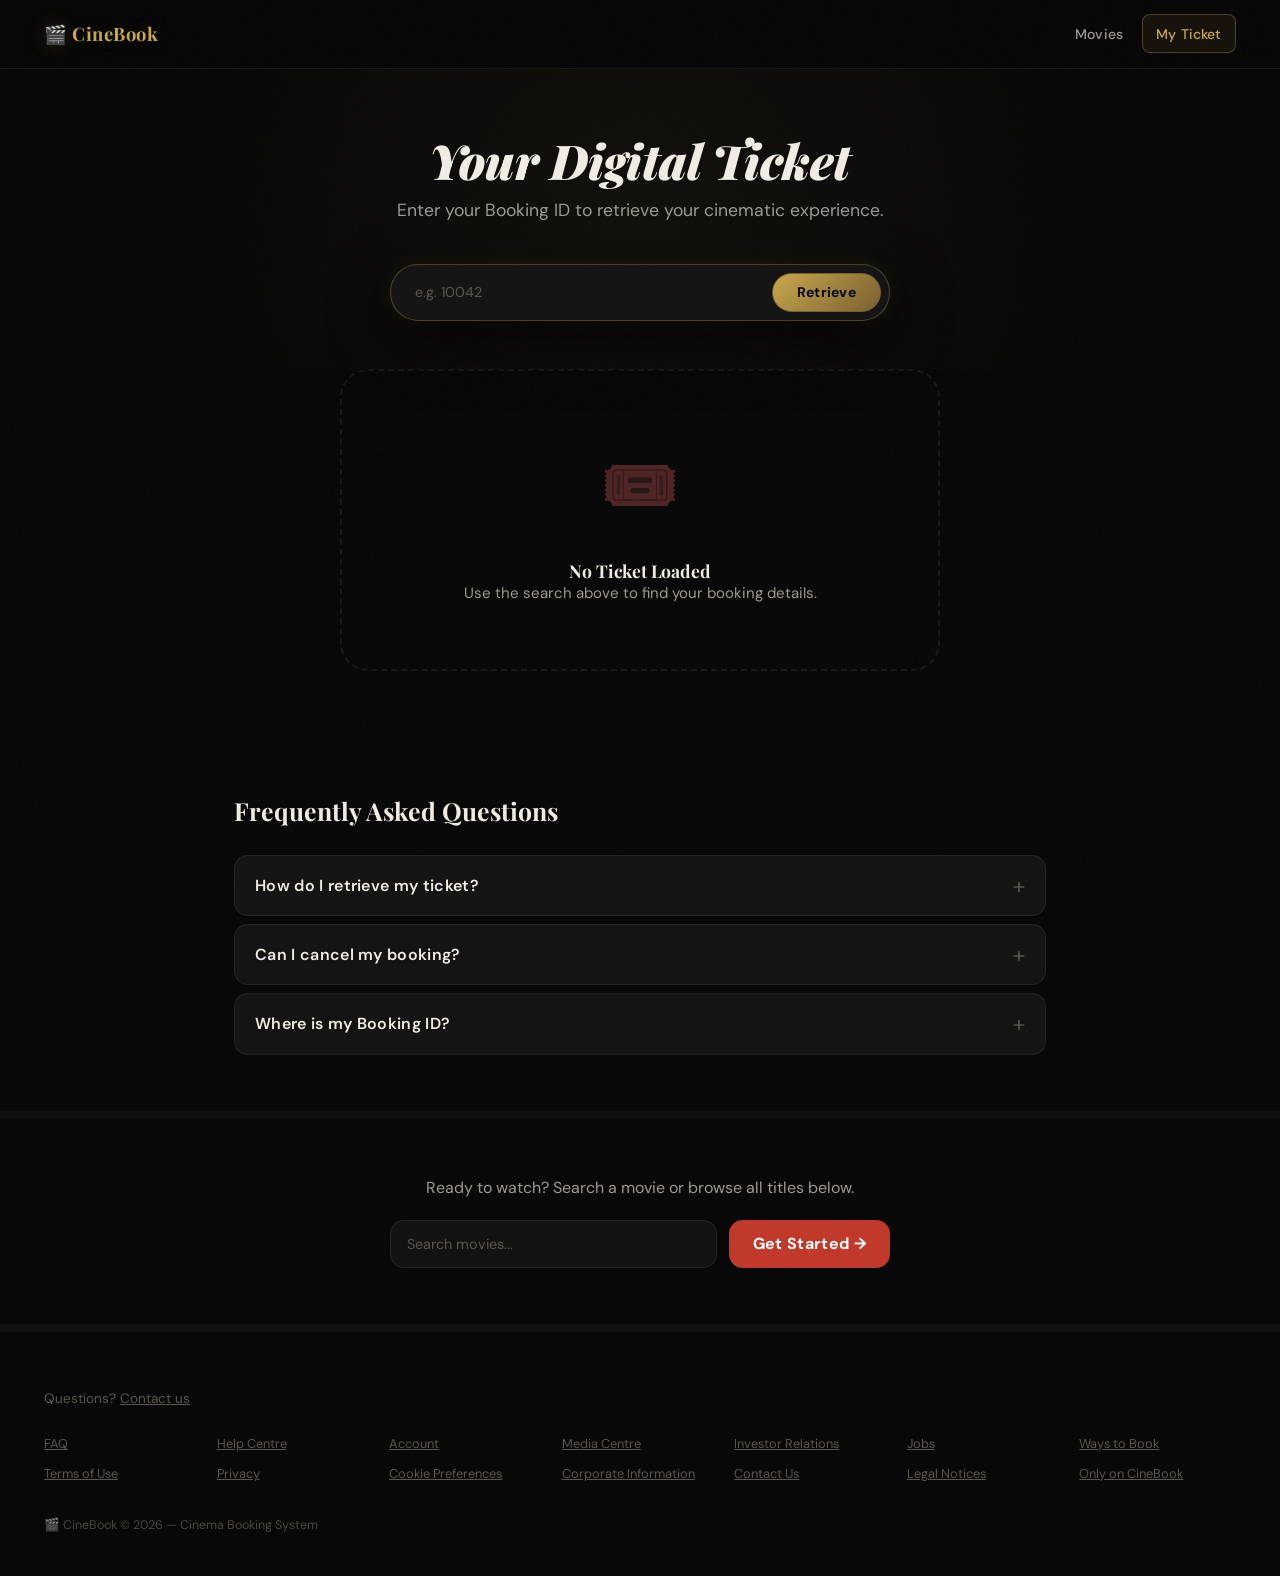
==== commit 2f1e205a: "Merge branch 'main' into fix/path" ====
--- a/frontend/booking.html
+++ b/frontend/booking.html
@@ -4,7 +4,7 @@
 <head>
     <meta charset="UTF-8">
     <meta name="viewport" content="width=device-width, initial-scale=1.0">
-    <title>NoirCinema — My Booking</title>
+    <title>CineBook — My Booking</title>
     <link rel="stylesheet" href="css/style.css">
     <style>
         
@@ -366,8 +366,8 @@
     <header class="page-header" role="banner">
         <div class="container">
             <div class="header-row">
-                <div class="brand" aria-label="NoirCinema Logo">
-                    <strong>🎬 NoirCinema</strong>
+                <div class="brand" aria-label="CineBook Logo">
+                    <strong>🎬 CineBook</strong>
                 </div>
                 <nav class="top-nav" aria-label="Primary navigation">
                     <a href="index.html">Movies</a>
@@ -484,11 +484,79 @@
         </div>
     </div>
 
-    <footer class="site-footer">
-        <div class="container">
-            🎬 NoirCinema — Premium Cinema Booking System
+    <!-- ═══ FOOTER AREA ═══ -->
+    <div class="content-sections" style="margin-top: 4rem;">
+        <!-- FAQ -->
+        <section class="section-block" aria-label="Frequently Asked Questions">
+            <div class="container" style="max-width: 860px">
+                <div class="section-label">Frequently Asked Questions</div>
+                <div class="faq-list">
+                    <div class="faq-item">
+                        <button class="faq-question" aria-expanded="false">
+                            How do I retrieve my ticket?
+                            <span class="faq-plus" aria-hidden="true">+</span>
+                        </button>
+                        <div class="faq-answer">
+                            <p>Enter your <strong>Booking ID</strong> in the search bar above. Your digital ticket with all details and seats will be displayed instantly.</p>
+                        </div>
+                    </div>
+                    <div class="faq-item">
+                        <button class="faq-question" aria-expanded="false">
+                            Can I cancel my booking?
+                            <span class="faq-plus" aria-hidden="true">+</span>
+                        </button>
+                        <div class="faq-answer">
+                            <p>Yes. Once your ticket is retrieved, click the "Cancel Ticket" button. You will be asked to confirm your name to complete the cancellation.</p>
+                        </div>
+                    </div>
+                    <div class="faq-item">
+                        <button class="faq-question" aria-expanded="false">
+                            Where is my Booking ID?
+                            <span class="faq-plus" aria-hidden="true">+</span>
+                        </button>
+                        <div class="faq-answer">
+                            <p>Your Booking ID was displayed on the screen immediately after your successful reservation on the show page.</p>
+                        </div>
+                    </div>
+                </div>
+            </div>
+        </section>
+
+        <!-- BOTTOM CTA -->
+        <div class="bottom-cta">
+            <p>Ready to watch? Search a movie or browse all titles below.</p>
+            <div class="bottom-cta-row">
+                <input id="bottom-search" type="text" placeholder="Search movies..." aria-label="Search movies">
+                <a class="btn-get-started" href="index.html#movies">
+                    Get Started →
+                </a>
+            </div>
         </div>
-    </footer>
+
+        <!-- FOOTER -->
+        <footer class="footer-full" role="contentinfo">
+            <div class="container">
+                <p class="footer-contact">Questions? <a href="#">Contact us</a></p>
+                <div class="footer-links-grid">
+                    <a href="#">FAQ</a>
+                    <a href="#">Help Centre</a>
+                    <a href="#">Account</a>
+                    <a href="#">Media Centre</a>
+                    <a href="#">Investor Relations</a>
+                    <a href="#">Jobs</a>
+                    <a href="#">Ways to Book</a>
+                    <a href="#">Terms of Use</a>
+                    <a href="#">Privacy</a>
+                    <a href="#">Cookie Preferences</a>
+                    <a href="#">Corporate Information</a>
+                    <a href="#">Contact Us</a>
+                    <a href="#">Legal Notices</a>
+                    <a href="#">Only on CineBook</a>
+                </div>
+                <p class="footer-copy">🎬 CineBook &copy; 2026 — Cinema Booking System</p>
+            </div>
+        </footer>
+    </div>
 
     <script src="js/api.js"></script>
     <script>
@@ -632,7 +700,31 @@
                 showFeedback(modalFeedback, 'error', err.message || 'Error cancelling booking.');
             }
         });
+        // ── Footer Interactions ──
+        document.querySelectorAll('.faq-question').forEach(btn => {
+            btn.addEventListener('click', () => {
+                const item = btn.closest('.faq-item');
+                const isOpen = item.classList.contains('open');
+                document.querySelectorAll('.faq-item.open').forEach(i => {
+                    i.classList.remove('open');
+                    i.querySelector('.faq-question').setAttribute('aria-expanded', 'false');
+                });
+                if (!isOpen) {
+                    item.classList.add('open');
+                    btn.setAttribute('aria-expanded', 'true');
+                }
+            });
+        });
+
+        const bottomSearch = document.getElementById('bottom-search');
+        if (bottomSearch) {
+            bottomSearch.addEventListener('keydown', e => {
+                if (e.key === 'Enter' && bottomSearch.value.trim()) {
+                    window.location.href = `index.html?search=${encodeURIComponent(bottomSearch.value.trim())}#movies`;
+                }
+            });
+        }
     </script>
 </body>
 
-</html>
+</html>
--- a/frontend/css/style.css
+++ b/frontend/css/style.css
@@ -1,5 +1,5 @@
 /* ================================================================
-   NoirCinema — Premium Cinema Booking UI
+   CINEBOOK — Premium Cinema Booking UI
    Aesthetic: Dark Luxury / Theatrical / Gold Accents
    ================================================================ */
 
@@ -9,52 +9,60 @@
    CSS Variables
    ================================================================ */
 :root {
-  --bg-deep:        #080808;
-  --bg-surface:     #0f0f0f;
-  --bg-card:        #141414;
-  --bg-raised:      #1c1c1c;
-  --bg-hover:       #222222;
-
-  --gold:           #c9a84c;
-  --gold-light:     #e8c96e;
-  --gold-dim:       #7a6030;
-  --gold-glow:      rgba(201, 168, 76, 0.18);
-
-  --red:            #c0392b;
-  --red-bright:     #e74c3c;
-  --red-dim:        rgba(192, 57, 43, 0.25);
-
-  --text-primary:   #f0ece4;
+  --bg-deep: #080808;
+  --bg-surface: #0f0f0f;
+  --bg-card: #141414;
+  --bg-raised: #1c1c1c;
+  --bg-hover: #222222;
+
+  --gold: #c9a84c;
+  --gold-light: #e8c96e;
+  --gold-dim: #7a6030;
+  --gold-glow: rgba(201, 168, 76, 0.18);
+
+  --red: #c0392b;
+  --red-bright: #e74c3c;
+  --red-dim: rgba(192, 57, 43, 0.25);
+
+  --text-primary: #f0ece4;
   --text-secondary: #9e9a92;
-  --text-muted:     #5a5650;
-  --text-gold:      #c9a84c;
-
-  --border:         rgba(255, 255, 255, 0.07);
-  --border-gold:    rgba(201, 168, 76, 0.3);
-  --border-hover:   rgba(201, 168, 76, 0.5);
-
-  --radius-sm:      8px;
-  --radius-md:      14px;
-  --radius-lg:      20px;
-  --radius-xl:      28px;
-
-  --font-display:   'Playfair Display', Georgia, serif;
-  --font-body:      'DM Sans', system-ui, sans-serif;
-  --font-mono:      'DM Mono', monospace;
-
-  --shadow-card:    0 4px 32px rgba(0,0,0,0.6), 0 1px 0 rgba(255,255,255,0.04) inset;
-  --shadow-float:   0 20px 60px rgba(0,0,0,0.8);
-  --shadow-gold:    0 0 30px rgba(201, 168, 76, 0.2);
-
-  --transition:     cubic-bezier(0.4, 0, 0.2, 1);
+  --text-muted: #5a5650;
+  --text-gold: #c9a84c;
+
+  --border: rgba(255, 255, 255, 0.07);
+  --border-gold: rgba(201, 168, 76, 0.3);
+  --border-hover: rgba(201, 168, 76, 0.5);
+
+  --radius-sm: 8px;
+  --radius-md: 14px;
+  --radius-lg: 20px;
+  --radius-xl: 28px;
+
+  --font-display: 'Playfair Display', Georgia, serif;
+  --font-body: 'DM Sans', system-ui, sans-serif;
+  --font-mono: 'DM Mono', monospace;
+
+  --shadow-card: 0 4px 32px rgba(0, 0, 0, 0.6), 0 1px 0 rgba(255, 255, 255, 0.04) inset;
+  --shadow-float: 0 20px 60px rgba(0, 0, 0, 0.8);
+  --shadow-gold: 0 0 30px rgba(201, 168, 76, 0.2);
+
+  --transition: cubic-bezier(0.4, 0, 0.2, 1);
 }
 
 /* ================================================================
    Reset & Base
    ================================================================ */
-*, *::before, *::after { box-sizing: border-box; margin: 0; padding: 0; }
-
-html { scroll-behavior: smooth; }
+*,
+*::before,
+*::after {
+  box-sizing: border-box;
+  margin: 0;
+  padding: 0;
+}
+
+html {
+  scroll-behavior: smooth;
+}
 
 body {
   background: var(--bg-deep);
@@ -81,25 +89,43 @@
 /* ================================================================
    Typography
    ================================================================ */
-h1, h2, h3 {
+h1,
+h2,
+h3 {
   font-family: var(--font-display);
   line-height: 1.15;
   color: var(--text-primary);
   letter-spacing: -0.01em;
 }
 
-h1 { font-size: clamp(2rem, 5vw, 3.5rem); font-weight: 900; }
-h2 { font-size: clamp(1.3rem, 2.5vw, 1.8rem); font-weight: 700; }
-h3 { font-size: 1.1rem; font-weight: 700; }
-
-p { color: var(--text-secondary); }
+h1 {
+  font-size: clamp(2rem, 5vw, 3.5rem);
+  font-weight: 900;
+}
+
+h2 {
+  font-size: clamp(1.3rem, 2.5vw, 1.8rem);
+  font-weight: 700;
+}
+
+h3 {
+  font-size: 1.1rem;
+  font-weight: 700;
+}
+
+p {
+  color: var(--text-secondary);
+}
 
 a {
   color: var(--gold);
   text-decoration: none;
   transition: color 0.2s var(--transition);
 }
-a:hover { color: var(--gold-light); }
+
+a:hover {
+  color: var(--gold-light);
+}
 
 /* ================================================================
    Layout
@@ -210,7 +236,10 @@
 /* ================================================================
    Buttons
    ================================================================ */
-button, .button-primary, .button-secondary, .button-outline {
+button,
+.button-primary,
+.button-secondary,
+.button-outline {
   display: inline-flex;
   align-items: center;
   justify-content: center;
@@ -228,7 +257,8 @@
   letter-spacing: 0.02em;
 }
 
-.button-primary, button[type="submit"]:not(.button-secondary):not(.button-outline):not(.danger-button):not(.cancel-outline):not(.tab-button) {
+.button-primary,
+button[type="submit"]:not(.button-secondary):not(.button-outline):not(.danger-button):not(.cancel-outline):not(.tab-button) {
   background: linear-gradient(135deg, var(--gold), var(--gold-dim));
   color: #0a0a0a;
   border-color: var(--gold-dim);
@@ -251,7 +281,7 @@
 .button-secondary:hover {
   color: var(--text-primary);
   background: var(--bg-hover);
-  border-color: rgba(255,255,255,0.15);
+  border-color: rgba(255, 255, 255, 0.15);
 }
 
 .button-outline {
@@ -262,7 +292,7 @@
 
 .button-outline:hover {
   color: var(--text-primary);
-  border-color: rgba(255,255,255,0.2);
+  border-color: rgba(255, 255, 255, 0.2);
 }
 
 .danger-button {
@@ -287,6 +317,32 @@
 .cancel-outline:hover {
   background: rgba(192, 57, 43, 0.12);
   border-color: var(--red-bright);
+}
+
+.btn-get-started {
+  height: 48px;
+  padding: 0 1.5rem;
+  background: var(--red);
+  color: #fff;
+  font-size: 1rem;
+  font-weight: 700;
+  border: none;
+  border-radius: var(--radius-md);
+  cursor: pointer;
+  white-space: nowrap;
+  display: inline-flex;
+  align-items: center;
+  gap: 0.45rem;
+  transition: background 0.2s, transform 0.15s, box-shadow 0.2s;
+  text-decoration: none;
+  letter-spacing: 0.02em;
+}
+
+.btn-get-started:hover {
+  background: var(--red-bright);
+  transform: translateY(-1px);
+  color: #fff;
+  box-shadow: 0 4px 15px rgba(231, 76, 60, 0.3);
 }
 
 /* ================================================================
@@ -376,7 +432,9 @@
   color: var(--gold-light);
 }
 
-.hidden { display: none !important; }
+.hidden {
+  display: none !important;
+}
 
 .status-text {
   color: var(--text-muted);
@@ -385,7 +443,9 @@
   margin: 0.5rem 0;
 }
 
-.subtle { color: var(--text-secondary); }
+.subtle {
+  color: var(--text-secondary);
+}
 
 /* ================================================================
    Loading
@@ -400,7 +460,11 @@
   display: inline-block;
 }
 
-@keyframes spin { to { transform: rotate(360deg); } }
+@keyframes spin {
+  to {
+    transform: rotate(360deg);
+  }
+}
 
 .loading {
   display: inline-flex;
@@ -413,7 +477,7 @@
 .loading-overlay {
   position: fixed;
   inset: 0;
-  background: rgba(0,0,0,0.75);
+  background: rgba(0, 0, 0, 0.75);
   backdrop-filter: blur(4px);
   z-index: 500;
   display: flex;
@@ -468,24 +532,30 @@
 
 .seat-map-shell {
   display: grid;
-  gap: 6px;
-  min-width: max-content;
-  padding: 0.5rem 0;
+  gap: 8px;
+  width: fit-content;
+  margin: 0 auto;
+  padding: 1rem 0;
 }
 
 .seat-row {
   display: flex;
-  gap: 6px;
+  gap: 8px;
   align-items: center;
 }
 
 .seat-axis {
-  width: 28px;
-  text-align: right;
+  width: 34px;
+  height: 34px;
+  min-width: 34px;
+  flex: 0 0 34px;
+  display: flex;
+  align-items: center;
+  justify-content: center;
   font-family: var(--font-mono);
-  font-size: 0.72rem;
+  font-size: 0.75rem;
+  font-weight: 700;
   color: var(--text-muted);
-  flex-shrink: 0;
   user-select: none;
 }
 
@@ -494,6 +564,7 @@
   height: 34px;
   min-width: 34px;
   min-height: 34px;
+  flex: 0 0 34px;
   border-radius: 6px;
   font-family: var(--font-mono);
   font-size: 0.65rem;
@@ -547,8 +618,15 @@
 }
 
 @keyframes pulse-gold {
-  0%, 100% { box-shadow: 0 0 0 0 var(--gold-glow); }
-  50% { box-shadow: 0 0 0 4px var(--gold-glow); }
+
+  0%,
+  100% {
+    box-shadow: 0 0 0 0 var(--gold-glow);
+  }
+
+  50% {
+    box-shadow: 0 0 0 4px var(--gold-glow);
+  }
 }
 
 .seat-legend {
@@ -573,10 +651,24 @@
   border: 1px solid transparent;
 }
 
-.legend-swatch.available { background: rgba(39, 80, 55, 0.6); border-color: rgba(39, 174, 96, 0.2); }
-.legend-swatch.taken { background: rgba(50, 20, 20, 0.8); border-color: rgba(192, 57, 43, 0.2); }
-.legend-swatch.selected { background: linear-gradient(135deg, var(--gold), var(--gold-dim)); }
-.legend-swatch.recommended { background: rgba(201, 168, 76, 0.25); border-color: var(--border-gold); }
+.legend-swatch.available {
+  background: rgba(39, 80, 55, 0.6);
+  border-color: rgba(39, 174, 96, 0.2);
+}
+
+.legend-swatch.taken {
+  background: rgba(50, 20, 20, 0.8);
+  border-color: rgba(192, 57, 43, 0.2);
+}
+
+.legend-swatch.selected {
+  background: linear-gradient(135deg, var(--gold), var(--gold-dim));
+}
+
+.legend-swatch.recommended {
+  background: rgba(201, 168, 76, 0.25);
+  border-color: var(--border-gold);
+}
 
 .screen-bar {
   width: 100%;
@@ -617,7 +709,9 @@
   font-size: 1rem;
 }
 
-.show-info-subtle { font-size: 0.875rem; }
+.show-info-subtle {
+  font-size: 0.875rem;
+}
 
 .show-info-chip {
   display: inline-flex;
@@ -659,15 +753,22 @@
   margin-bottom: -1px;
 }
 
-.tab-button:hover { color: var(--text-primary); }
+.tab-button:hover {
+  color: var(--text-primary);
+}
 
 .tab-button.active {
   color: var(--gold);
   border-bottom-color: var(--gold);
 }
 
-.tab-panel { display: none; }
-.tab-panel.active { display: block; }
+.tab-panel {
+  display: none;
+}
+
+.tab-panel.active {
+  display: block;
+}
 
 /* ================================================================
    Ticket Card
@@ -739,7 +840,8 @@
   color: var(--text-muted);
 }
 
-.detail-value, .detail-item strong {
+.detail-value,
+.detail-item strong {
   color: var(--text-primary);
   font-weight: 600;
 }
@@ -793,7 +895,7 @@
 .modal-overlay {
   position: fixed;
   inset: 0;
-  background: rgba(0,0,0,0.85);
+  background: rgba(0, 0, 0, 0.85);
   backdrop-filter: blur(8px);
   z-index: 400;
   display: flex;
@@ -830,7 +932,10 @@
 /* ================================================================
    Stack list (showtimes)
    ================================================================ */
-.stack-list { display: grid; gap: 0.65rem; }
+.stack-list {
+  display: grid;
+  gap: 0.65rem;
+}
 
 .list-card {
   background: var(--bg-raised);
@@ -840,24 +945,187 @@
   transition: border-color 0.2s var(--transition);
 }
 
-.list-card:hover { border-color: var(--border-hover); }
+.list-card:hover {
+  border-color: var(--border-hover);
+}
 
 /* ================================================================
    Availability Colors
    ================================================================ */
-.availability-good { color: #6fcf97; font-weight: 600; }
-.availability-low  { color: #eb5757; font-weight: 700; }
-
-/* ================================================================
-   Footer
-   ================================================================ */
-.site-footer {
-  border-top: 1px solid var(--border);
-  padding: 1.5rem 0;
+.availability-good {
+  color: #6fcf97;
+  font-weight: 600;
+}
+
+.availability-low {
+  color: #eb5757;
+  font-weight: 700;
+}
+
+/* ================================================================
+   Section Helpers
+   ================================================================ */
+.section-block {
+  padding: 3.5rem 0;
+  border-bottom: 8px solid var(--bg-surface);
+}
+
+.section-label {
+  font-size: 1.55rem;
+  font-family: var(--font-display);
+  font-weight: 700;
+  color: var(--text-primary);
+  margin-bottom: 0.25rem;
+}
+
+/* ================================================================
+   FAQ Accordion
+   ================================================================ */
+.faq-list {
+  display: grid;
+  gap: 0.5rem;
+  margin-top: 1.5rem;
+}
+
+.faq-item {
+  background: var(--bg-card);
+  border: 1px solid var(--border);
+  border-radius: var(--radius-md);
+  overflow: hidden;
+  transition: border-color 0.2s;
+}
+
+.faq-item:hover {
+  border-color: var(--border-gold);
+}
+
+.faq-question {
+  width: 100%;
+  background: none;
+  border: none;
+  padding: 1.1rem 1.25rem;
+  text-align: left;
+  color: var(--text-primary);
+  font-size: 1rem;
+  font-weight: 600;
+  font-family: var(--font-body);
+  cursor: pointer;
+  display: flex;
+  justify-content: space-between;
+  align-items: center;
+  gap: 1rem;
+  transition: color 0.2s;
+}
+
+.faq-question:hover {
+  color: var(--gold);
+}
+
+.faq-plus {
+  font-size: 1.5rem;
+  font-weight: 300;
+  color: var(--text-muted);
+  transition: transform 0.3s, color 0.2s;
+  flex-shrink: 0;
+  line-height: 1;
+}
+
+.faq-item.open .faq-plus {
+  transform: rotate(45deg);
+  color: var(--gold);
+}
+
+.faq-answer {
+  max-height: 0;
+  overflow: hidden;
+  transition: max-height 0.35s cubic-bezier(0.4, 0, 0.2, 1), padding 0.3s;
+  padding: 0 1.25rem;
+}
+
+.faq-item.open .faq-answer {
+  max-height: 300px;
+  padding: 0 1.25rem 1.1rem;
+}
+
+.faq-answer p {
+  font-size: 0.9rem;
+  color: var(--text-secondary);
+  line-height: 1.65;
+  margin: 0;
+}
+
+/* ================================================================
+   Bottom CTA Strip
+   ================================================================ */
+.bottom-cta {
   text-align: center;
+  padding: 3.5rem 1.5rem;
+  border-bottom: 8px solid var(--bg-surface);
+}
+
+.bottom-cta p {
+  font-size: 1rem;
+  color: var(--text-secondary);
+  margin-bottom: 1.25rem;
+}
+
+.bottom-cta-row {
+  display: flex;
+  gap: 0.75rem;
+  justify-content: center;
+  flex-wrap: wrap;
+  max-width: 500px;
+  margin: 0 auto;
+}
+
+.bottom-cta-row input[type="text"] {
+  flex: 1;
+  min-width: 200px;
+  height: 48px;
+  background: rgba(20, 20, 20, 0.9);
+}
+
+/* ================================================================
+   Footer (Full)
+   ================================================================ */
+.footer-full {
+  padding: 3.5rem 0 2.5rem;
+  background: var(--bg-deep);
+}
+
+.footer-contact {
+  margin-bottom: 1.5rem;
+  font-size: 0.85rem;
+  color: var(--text-muted);
+}
+
+.footer-contact a {
+  color: var(--text-muted);
+  text-decoration: underline;
+}
+
+.footer-links-grid {
+  display: grid;
+  grid-template-columns: repeat(auto-fill, minmax(150px, 1fr));
+  gap: 0.6rem 1rem;
+  margin-bottom: 2rem;
+}
+
+.footer-links-grid a {
   color: var(--text-muted);
   font-size: 0.8rem;
-  letter-spacing: 0.05em;
+  text-decoration: underline;
+  transition: color 0.2s;
+}
+
+.footer-links-grid a:hover {
+  color: var(--text-secondary);
+}
+
+.footer-copy {
+  font-size: 0.78rem;
+  color: var(--text-muted);
+  opacity: 0.8;
 }
 
 /* ================================================================
@@ -870,7 +1138,7 @@
   margin: 0 auto;
 }
 
-.booking-lookup-card { }
+.booking-lookup-card {}
 
 .lookup-header {
   display: flex;
@@ -889,19 +1157,53 @@
   font-style: italic;
 }
 
-.lookup-subtitle { font-size: 0.875rem; }
+.lookup-subtitle {
+  font-size: 0.875rem;
+}
 
 /* ================================================================
    Responsive
    ================================================================ */
 @media (max-width: 640px) {
-  .panel { padding: 1.25rem; border-radius: var(--radius-lg); }
-  .header-row { flex-wrap: wrap; }
-  .top-nav a { font-size: 0.8rem; padding: 0.35rem 0.6rem; }
-  .card-grid { grid-template-columns: repeat(auto-fill, minmax(140px, 1fr)); }
-  .inline-form { flex-direction: column; }
-  .inline-form input { min-width: unset; width: 100%; }
-  .seat-button { width: 30px; height: 30px; min-width: 30px; min-height: 30px; }
-  .details-grid { grid-template-columns: 1fr 1fr; }
-  .booking-tabs { overflow-x: auto; }
-}
+  .panel {
+    padding: 1.25rem;
+    border-radius: var(--radius-lg);
+  }
+
+  .header-row {
+    flex-wrap: wrap;
+  }
+
+  .top-nav a {
+    font-size: 0.8rem;
+    padding: 0.35rem 0.6rem;
+  }
+
+  .card-grid {
+    grid-template-columns: repeat(auto-fill, minmax(140px, 1fr));
+  }
+
+  .inline-form {
+    flex-direction: column;
+  }
+
+  .inline-form input {
+    min-width: unset;
+    width: 100%;
+  }
+
+  .seat-button {
+    width: 30px;
+    height: 30px;
+    min-width: 30px;
+    min-height: 30px;
+  }
+
+  .details-grid {
+    grid-template-columns: 1fr 1fr;
+  }
+
+  .booking-tabs {
+    overflow-x: auto;
+  }
+}
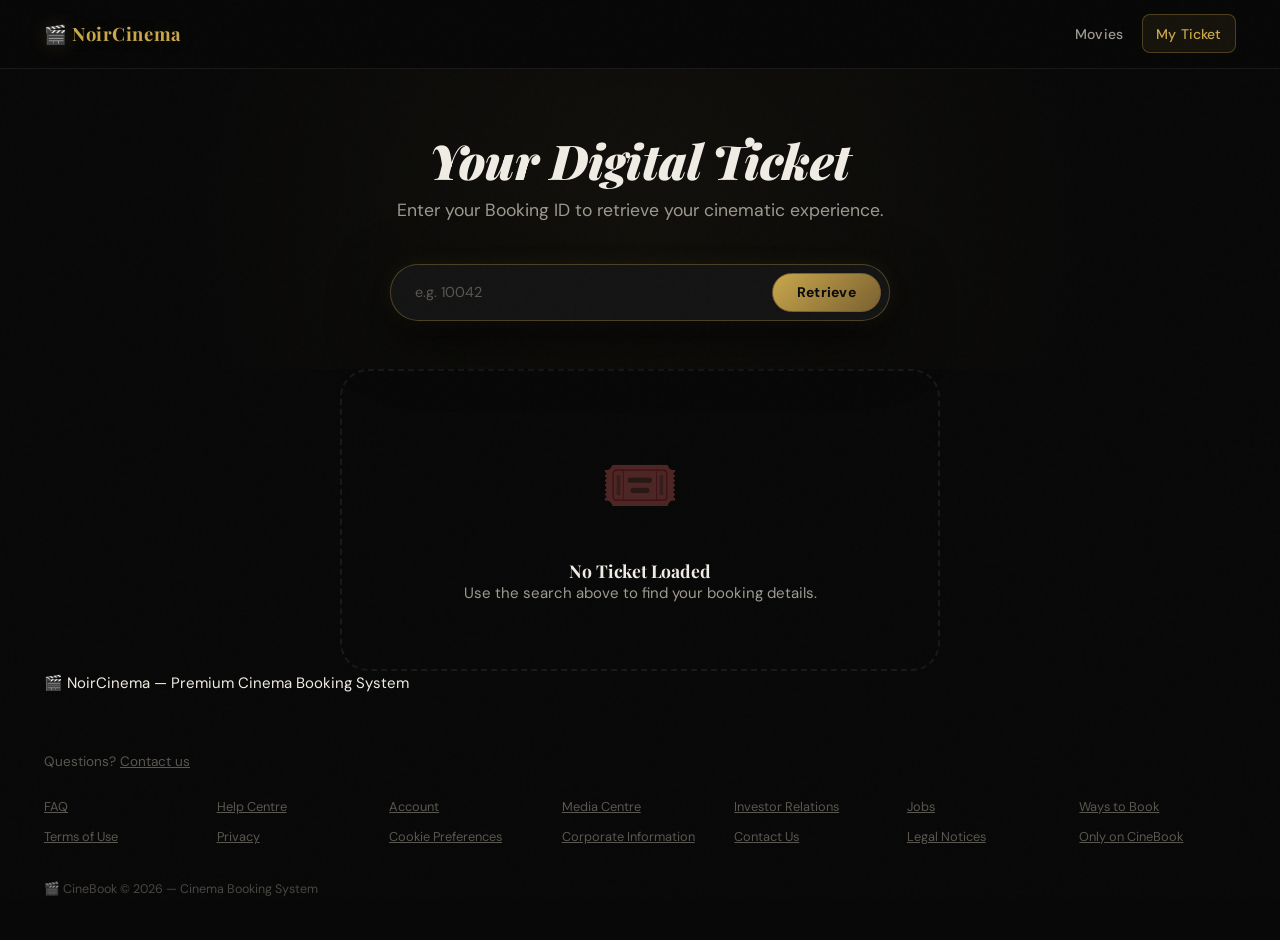
==== commit 08f42648: "Merge branch 'main' into branding" ====
--- a/frontend/booking.html
+++ b/frontend/booking.html
@@ -4,7 +4,7 @@
 <head>
     <meta charset="UTF-8">
     <meta name="viewport" content="width=device-width, initial-scale=1.0">
-    <title>CineBook — My Booking</title>
+    <title>NoirCinema — My Booking</title>
     <link rel="stylesheet" href="css/style.css">
     <style>
         
@@ -366,8 +366,8 @@
     <header class="page-header" role="banner">
         <div class="container">
             <div class="header-row">
-                <div class="brand" aria-label="CineBook Logo">
-                    <strong>🎬 CineBook</strong>
+                <div class="brand" aria-label="NoirCinema Logo">
+                    <strong>🎬 NoirCinema</strong>
                 </div>
                 <nav class="top-nav" aria-label="Primary navigation">
                     <a href="index.html">Movies</a>
@@ -484,53 +484,9 @@
         </div>
     </div>
 
-    <!-- ═══ FOOTER AREA ═══ -->
-    <div class="content-sections" style="margin-top: 4rem;">
-        <!-- FAQ -->
-        <section class="section-block" aria-label="Frequently Asked Questions">
-            <div class="container" style="max-width: 860px">
-                <div class="section-label">Frequently Asked Questions</div>
-                <div class="faq-list">
-                    <div class="faq-item">
-                        <button class="faq-question" aria-expanded="false">
-                            How do I retrieve my ticket?
-                            <span class="faq-plus" aria-hidden="true">+</span>
-                        </button>
-                        <div class="faq-answer">
-                            <p>Enter your <strong>Booking ID</strong> in the search bar above. Your digital ticket with all details and seats will be displayed instantly.</p>
-                        </div>
-                    </div>
-                    <div class="faq-item">
-                        <button class="faq-question" aria-expanded="false">
-                            Can I cancel my booking?
-                            <span class="faq-plus" aria-hidden="true">+</span>
-                        </button>
-                        <div class="faq-answer">
-                            <p>Yes. Once your ticket is retrieved, click the "Cancel Ticket" button. You will be asked to confirm your name to complete the cancellation.</p>
-                        </div>
-                    </div>
-                    <div class="faq-item">
-                        <button class="faq-question" aria-expanded="false">
-                            Where is my Booking ID?
-                            <span class="faq-plus" aria-hidden="true">+</span>
-                        </button>
-                        <div class="faq-answer">
-                            <p>Your Booking ID was displayed on the screen immediately after your successful reservation on the show page.</p>
-                        </div>
-                    </div>
-                </div>
-            </div>
-        </section>
-
-        <!-- BOTTOM CTA -->
-        <div class="bottom-cta">
-            <p>Ready to watch? Search a movie or browse all titles below.</p>
-            <div class="bottom-cta-row">
-                <input id="bottom-search" type="text" placeholder="Search movies..." aria-label="Search movies">
-                <a class="btn-get-started" href="index.html#movies">
-                    Get Started →
-                </a>
-            </div>
+    <footer class="site-footer">
+        <div class="container">
+            🎬 NoirCinema — Premium Cinema Booking System
         </div>
 
         <!-- FOOTER -->
@@ -727,4 +683,4 @@
     </script>
 </body>
 
-</html>+</html>
--- a/frontend/css/style.css
+++ b/frontend/css/style.css
@@ -1,5 +1,5 @@
 /* ================================================================
-   CINEBOOK — Premium Cinema Booking UI
+   NoirCinema — Premium Cinema Booking UI
    Aesthetic: Dark Luxury / Theatrical / Gold Accents
    ================================================================ */
 
